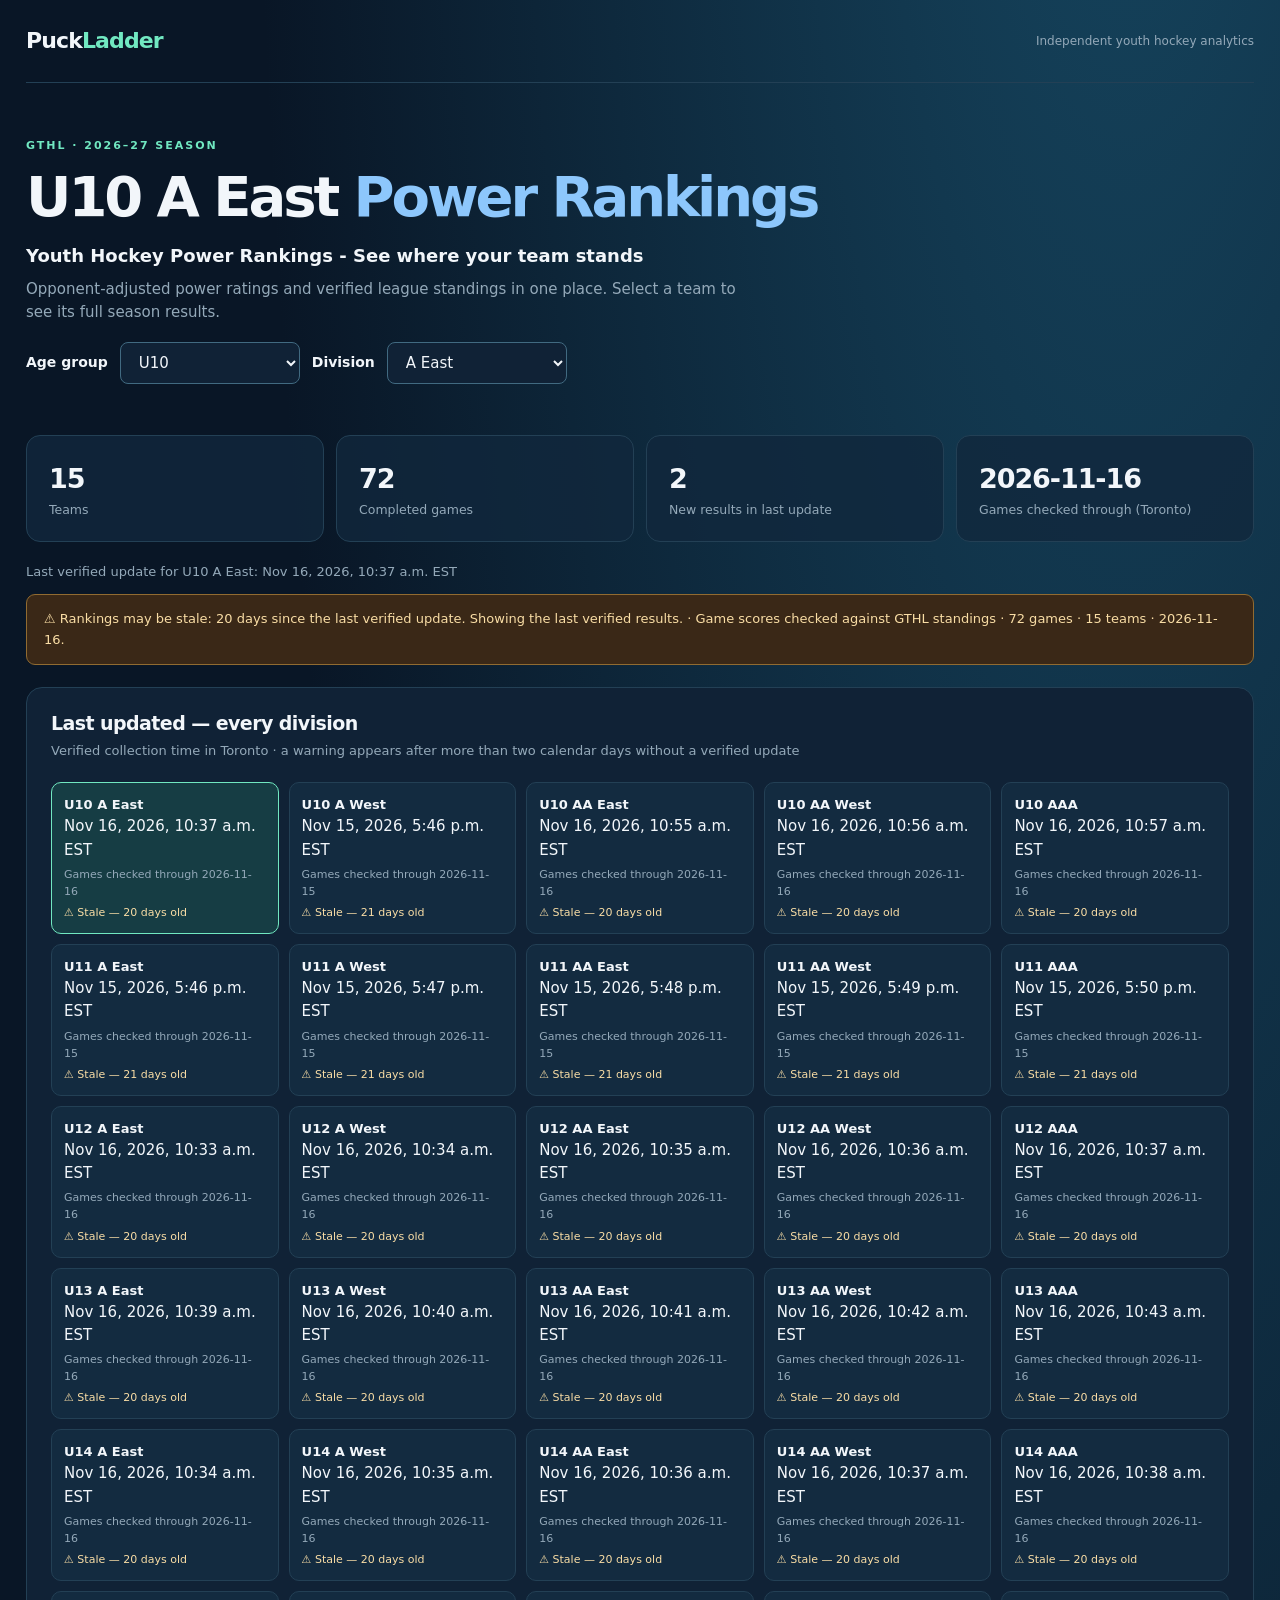
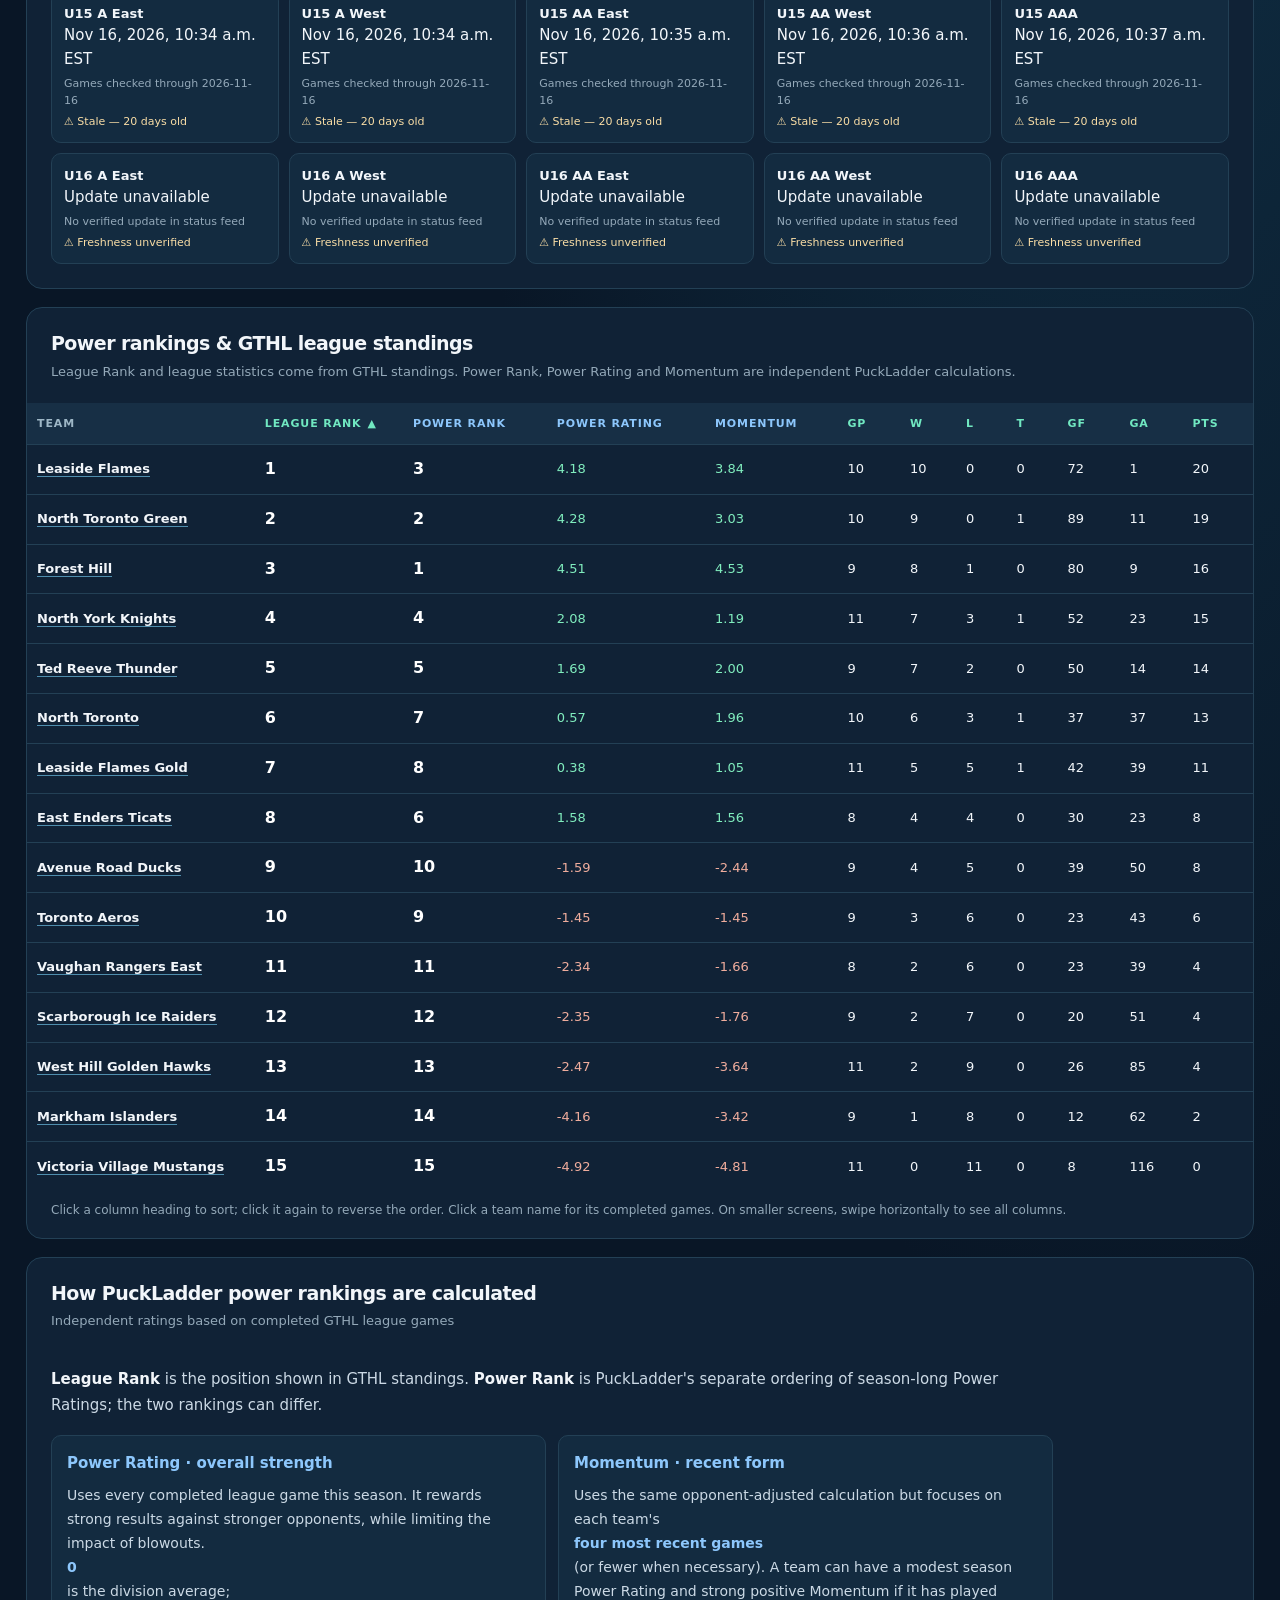
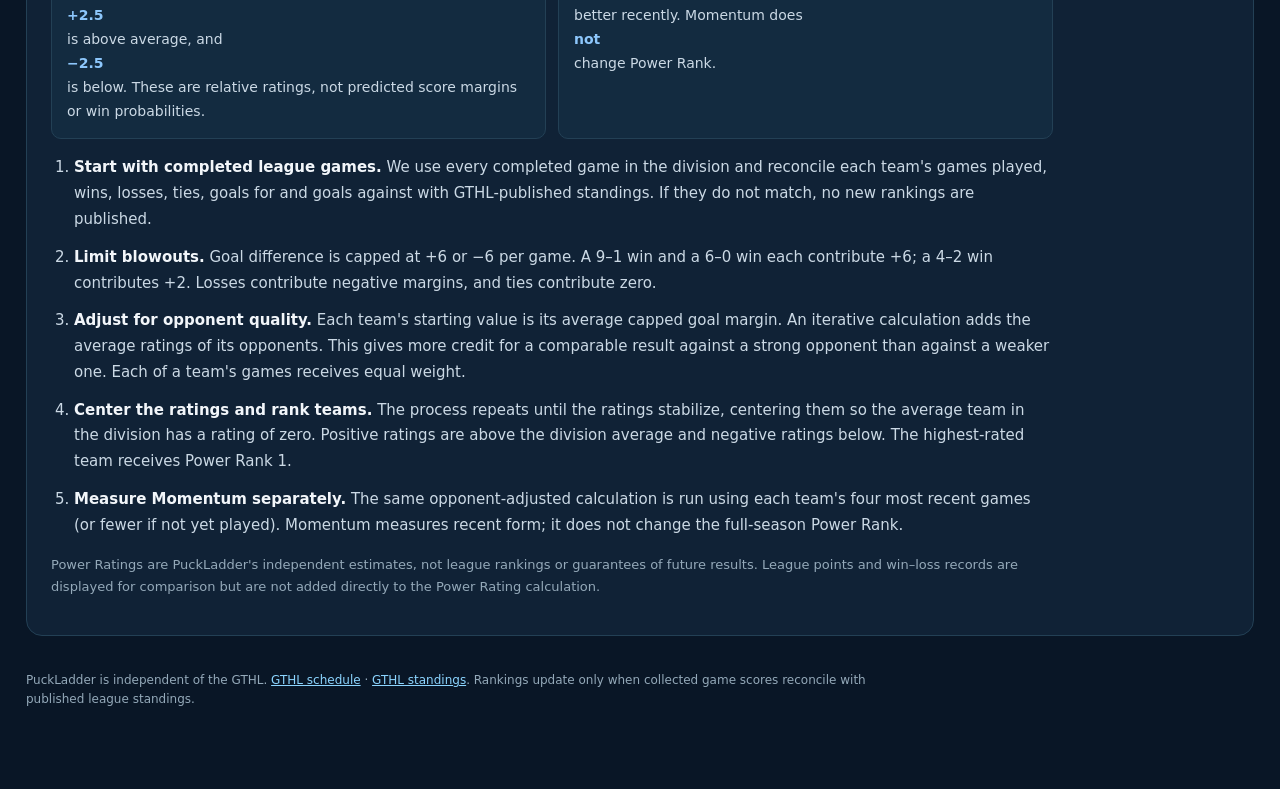
==== index.html @ b2ed4d3e "Publish verified official GTHL rankings" ====
<!doctype html>
<html lang="en"><head><meta charset="utf-8"/><meta name="viewport" content="width=device-width,initial-scale=1"/>
<title>PuckLadder · GTHL youth hockey power rankings</title>
<meta name="description" content="PuckLadder — Youth Hockey Power Rankings. See where your team stands with opponent-adjusted power rankings and GTHL-published league standings."/>
<style>
:root{color-scheme:dark;--bg:#091626;--panel:#11273c;--muted:#94a9b9;--line:#234055;--fg:#f2f6fa;--accent:#71e8c1;--blue:#8dc7fc}*{box-sizing:border-box}body{margin:0;background:radial-gradient(ellipse at 88% -15%,#164761 0,transparent 55%),var(--bg);font:15px/1.55 system-ui,-apple-system,Segoe UI,sans-serif;color:var(--fg)}.wrap{max-width:1480px;margin:0 auto;padding:24px 26px 80px}nav{display:flex;align-items:center;justify-content:space-between;padding-bottom:24px;border-bottom:1px solid var(--line)}.brand{font-size:22px;font-weight:850;letter-spacing:-.04em}.brand span{color:var(--accent)}.navsmall{color:var(--muted);font-size:12px}.hero{padding:54px 0 27px}.kicker{text-transform:uppercase;letter-spacing:.18em;color:var(--accent);font-weight:750;font-size:11px}h1{font-size:clamp(34px,6vw,56px);letter-spacing:-.055em;line-height:1.08;margin:13px 0 14px}h1 em{font-style:normal;color:var(--blue)}.subtitle{max-width:720px;color:var(--muted)}.metrics{display:grid;grid-template-columns:repeat(4,1fr);gap:12px;margin:20px 0}.metric{border:1px solid var(--line);background:rgba(17,39,60,.8);padding:22px;border-radius:14px}.metric strong{display:block;font-size:27px;letter-spacing:-.04em}.metric small{display:block;color:var(--muted)}.status{padding:14px 17px;border:1px solid #376c5f;background:#102d2e;border-radius:9px;color:#b7f3df;font-size:13px;margin-bottom:22px}.status.warn{border-color:#916b31;background:#3a2817;color:#f9dda5}.panel{border:1px solid var(--line);background:#102236;border-radius:16px;overflow:hidden;margin:18px 0}.panelHead{padding:21px 24px;display:flex;align-items:center;justify-content:space-between;gap:16px;flex-wrap:wrap}.panelHead h2{font-size:19px;letter-spacing:-.03em;margin:0}.panelHead p{color:var(--muted);font-size:13px;margin:3px 0 0}.sortHeader{appearance:none;border:0;background:transparent;color:inherit;font:inherit;letter-spacing:inherit;text-transform:inherit;font-weight:inherit;cursor:pointer;display:inline-flex;align-items:center;gap:6px;text-align:left;padding:0;white-space:nowrap}.sortHeader:hover,.sortHeader:focus-visible{color:#fff;text-decoration:underline;text-underline-offset:3px}.sortHeader:focus-visible{outline:2px solid var(--blue);outline-offset:4px;border-radius:3px}.sortArrow{min-width:12px;font-size:11px;color:var(--accent)}table{width:100%;border-collapse:collapse;font-size:13px}thead{background:#172f45}th{text-align:left;font-weight:550;font-size:11px;text-transform:uppercase;letter-spacing:.08em;color:#9eb7c6;padding:13px 16px}td{padding:13px 16px;border-top:1px solid var(--line)}tr:hover td{background:#193247}.rank{font-size:18px;color:#fff;font-weight:750}.team{font-weight:700}.positive{color:#80edbe}.negative{color:#f0ad9d}.muted{color:var(--muted)}.tableScroll{overflow-x:auto}.label{font-size:10px;background:#22435c;border-radius:100px;padding:4px 9px;color:#bbd8e8}.footer{color:var(--muted);font-size:12px;max-width:850px;margin-top:35px}a{color:#8cd5ff}.loading{padding:30px;color:var(--muted)}.combinedTable{min-width:1150px}.combinedTable th,.combinedTable td{padding:12px 10px;white-space:nowrap}.combinedTable .teamCell{min-width:190px;white-space:normal}.combinedTable .leagueHeading{color:var(--accent)}.combinedTable .powerHeading{color:var(--blue)}.combinedTable .rank{font-size:16px}.teamLink{color:var(--fg);text-decoration:none;border-bottom:1px solid #4f8eae}.teamLink:hover,.teamLink:focus-visible{color:var(--accent);border-color:var(--accent)}.helpText{color:var(--muted);font-size:12px;margin:10px 24px 18px}.divisionToolbar{display:flex;align-items:center;gap:12px;flex-wrap:wrap;margin:18px 0 4px}.divisionToolbar label{font-size:14px;font-weight:700}.divisionToolbar select{padding:10px 14px;background:#102236;border:1px solid #416a81;color:var(--fg);border-radius:8px;min-width:180px;font:inherit}.divisionToolbar select:focus-visible{outline:2px solid var(--accent);outline-offset:2px}.tagline{font-size:18px;font-weight:700;color:var(--fg);margin:14px 0 8px}.intro{max-width:720px;color:var(--muted);margin:0}.record{white-space:nowrap}.methodContent{padding:0 24px 24px;max-width:1050px;color:#cbd9e5;line-height:1.72}.methodContent ol{padding-left:23px}.methodContent li{margin:12px 0}.methodContent strong{color:var(--fg)}.methodContent .note{color:var(--muted);font-size:13px}@media(max-width:750px){.wrap{padding:19px 13px 44px}.metrics{grid-template-columns:repeat(2,1fr)}.hero{padding:28px 0 17px}.metric{padding:15px}.panelHead{padding:16px}.hideMobile{display:none}td,th{padding:12px 9px}table{font-size:12px}}
.freshnessSummary{margin:0 0 12px;color:var(--muted);font-size:13px}.freshnessSummary strong{color:var(--fg)}.freshnessGrid{display:grid;grid-template-columns:repeat(5,minmax(0,1fr));gap:10px;padding:0 24px 24px}.freshnessItem{display:block;color:var(--fg);text-decoration:none;border:1px solid var(--line);background:#132b40;border-radius:10px;padding:12px;min-width:0}.freshnessItem:hover,.freshnessItem:focus-visible{border-color:var(--accent);outline-offset:2px}.freshnessItem[aria-current="page"]{border-color:var(--accent);background:#163d44}.freshnessItem strong,.freshnessItem small,.freshnessItem span{display:block}.freshnessItem strong{font-size:13px}.freshnessItem small{color:var(--muted);font-size:11px;margin-top:4px}.freshnessItem .staleText{color:#f9dda5}.freshnessUnavailable{color:#f9dda5}.methodQuick{display:grid;grid-template-columns:repeat(2,minmax(0,1fr));gap:12px;margin:16px 0}.methodQuick > div{background:#132b40;border:1px solid var(--line);border-radius:10px;padding:15px}.methodQuick strong{display:block;color:var(--blue)}.methodQuick p{margin:6px 0 0;font-size:14px}@media(max-width:1000px){.freshnessGrid{grid-template-columns:repeat(3,minmax(0,1fr))}}@media(max-width:650px){.freshnessGrid{grid-template-columns:repeat(2,minmax(0,1fr));padding:0 16px 16px}.methodQuick{grid-template-columns:1fr}}</style></head><body><main class="wrap">
<nav><div class="brand">Puck<span>Ladder</span></div><div class="navsmall">Independent youth hockey analytics</div></nav>
<header class="hero"><div class="kicker">GTHL · 2026–27 season</div><h1><span id="ageLabel">U10</span> <span id="divisionLabel">A East</span> <em>Power Rankings</em></h1><p class="tagline">Youth Hockey Power Rankings - See where your team stands</p><p class="intro">Opponent-adjusted power ratings and verified league standings in one place. Select a team to see its full season results.</p><div class="divisionToolbar"><label for="ageSelect">Age group</label><select id="ageSelect" aria-label="Choose age group"><option value="U10">U10</option><option value="U11">U11</option><option value="U12">U12</option><option value="U13">U13</option><option value="U14">U14</option><option value="U15">U15</option><option value="U16">U16</option></select><label for="divisionSelect">Division</label><select id="divisionSelect" aria-label="Choose division"><option value="a-east">A East</option><option value="a-west">A West</option><option value="aa-east">AA East</option><option value="aa-west">AA West</option><option value="aaa">AAA</option></select></div></header>
<div class="metrics"><div class="metric"><strong id="teams">—</strong><small>Teams</small></div><div class="metric"><strong id="games">—</strong><small>Completed games</small></div><div class="metric"><strong id="newGames">—</strong><small>New results in last update</small></div><div class="metric"><strong id="updated">—</strong><small>Games checked through (Toronto)</small></div></div>
<p id="lastUpdated" class="freshnessSummary" aria-live="polite">Last verified update: checking…</p>
<div id="status" class="status warn">Loading verified snapshot...</div>
<section class="panel" aria-labelledby="freshnessTitle">
<div class="panelHead"><div><h2 id="freshnessTitle">Last updated — every division</h2><p>Verified collection time in Toronto · a warning appears after more than two calendar days without a verified update</p></div></div>
<div id="freshnessGrid" class="freshnessGrid" aria-live="polite"><p class="muted">Loading division update dates…</p></div>
</section>
<section class="panel">
  <div class="panelHead">
    <div><h2>Power rankings &amp; GTHL league standings</h2><p>League Rank and league statistics come from GTHL standings. Power Rank, Power Rating and Momentum are independent PuckLadder calculations.</p></div>
  </div>
  <div class="tableScroll">
    <table class="combinedTable">
      <thead><tr>
        <th><button type="button" class="sortHeader" data-sort-key="team" title="Sort by Team"><span>Team</span><span class="sortArrow" aria-hidden="true"></span></button></th>
        <th class="leagueHeading" aria-sort="ascending"><button type="button" class="sortHeader" data-sort-key="leagueRank" title="Sort by League Rank"><span>League Rank</span><span class="sortArrow" aria-hidden="true"></span></button></th>
        <th class="powerHeading"><button type="button" class="sortHeader" data-sort-key="rank" title="Sort by Power Rank"><span>Power Rank</span><span class="sortArrow" aria-hidden="true"></span></button></th>
        <th class="powerHeading"><button type="button" class="sortHeader" data-sort-key="power_rating" title="Sort by Power Rating"><span>Power Rating</span><span class="sortArrow" aria-hidden="true"></span></button></th>
        <th class="powerHeading"><button type="button" class="sortHeader" data-sort-key="momentum_rating" title="Sort by Momentum"><span>Momentum</span><span class="sortArrow" aria-hidden="true"></span></button></th>
        <th class="leagueHeading"><button type="button" class="sortHeader" data-sort-key="gp" title="Sort by GP"><span>GP</span><span class="sortArrow" aria-hidden="true"></span></button></th>
        <th class="leagueHeading"><button type="button" class="sortHeader" data-sort-key="w" title="Sort by W"><span>W</span><span class="sortArrow" aria-hidden="true"></span></button></th>
        <th class="leagueHeading"><button type="button" class="sortHeader" data-sort-key="l" title="Sort by L"><span>L</span><span class="sortArrow" aria-hidden="true"></span></button></th>
        <th class="leagueHeading"><button type="button" class="sortHeader" data-sort-key="t" title="Sort by T"><span>T</span><span class="sortArrow" aria-hidden="true"></span></button></th>
        <th class="leagueHeading"><button type="button" class="sortHeader" data-sort-key="gf" title="Sort by GF"><span>GF</span><span class="sortArrow" aria-hidden="true"></span></button></th>
        <th class="leagueHeading"><button type="button" class="sortHeader" data-sort-key="ga" title="Sort by GA"><span>GA</span><span class="sortArrow" aria-hidden="true"></span></button></th>
        <th class="leagueHeading"><button type="button" class="sortHeader" data-sort-key="pts" title="Sort by PTS"><span>PTS</span><span class="sortArrow" aria-hidden="true"></span></button></th>
      </tr></thead>
      <tbody id="rankBody"><tr><td colspan="12" class="loading">Loading verified rankings and standings...</td></tr></tbody>
    </table>
  </div>
  <p class="helpText">Click a column heading to sort; click it again to reverse the order. Click a team name for its completed games. On smaller screens, swipe horizontally to see all columns.</p>
</section>
<section class="panel" aria-labelledby="methodTitle">
<div class="panelHead"><div><h2 id="methodTitle">How PuckLadder power rankings are calculated</h2><p>Independent ratings based on completed GTHL league games</p></div></div>
<div class="methodContent">
<p><strong>League Rank</strong> is the position shown in GTHL standings. <strong>Power Rank</strong> is PuckLadder's separate ordering of season-long Power Ratings; the two rankings can differ.</p>
<div class="methodQuick">
<div><strong>Power Rating · overall strength</strong><p>Uses every completed league game this season. It rewards strong results against stronger opponents, while limiting the impact of blowouts. <strong>0</strong> is the division average; <strong>+2.5</strong> is above average, and <strong>−2.5</strong> is below. These are relative ratings, not predicted score margins or win probabilities.</p></div>
<div><strong>Momentum · recent form</strong><p>Uses the same opponent-adjusted calculation but focuses on each team's <strong>four most recent games</strong> (or fewer when necessary). A team can have a modest season Power Rating and strong positive Momentum if it has played better recently. Momentum does <strong>not</strong> change Power Rank.</p></div>
</div>
<ol>
<li><strong>Start with completed league games.</strong> We use every completed game in the division and reconcile each team's games played, wins, losses, ties, goals for and goals against with GTHL-published standings. If they do not match, no new rankings are published.</li>
<li><strong>Limit blowouts.</strong> Goal difference is capped at +6 or −6 per game. A 9–1 win and a 6–0 win each contribute +6; a 4–2 win contributes +2. Losses contribute negative margins, and ties contribute zero.</li>
<li><strong>Adjust for opponent quality.</strong> Each team's starting value is its average capped goal margin. An iterative calculation adds the average ratings of its opponents. This gives more credit for a comparable result against a strong opponent than against a weaker one. Each of a team's games receives equal weight.</li>
<li><strong>Center the ratings and rank teams.</strong> The process repeats until the ratings stabilize, centering them so the average team in the division has a rating of zero. Positive ratings are above the division average and negative ratings below. The highest-rated team receives Power Rank 1.</li>
<li><strong>Measure Momentum separately.</strong> The same opponent-adjusted calculation is run using each team's four most recent games (or fewer if not yet played). Momentum measures recent form; it does not change the full-season Power Rank.</li>
</ol>
<p class="note">Power Ratings are PuckLadder's independent estimates, not league rankings or guarantees of future results. League points and win–loss records are displayed for comparison but are not added directly to the Power Rating calculation.</p>
</div></section>
<footer class="footer">PuckLadder is independent of the GTHL. <a href="https://gthlcanada.com/schedule/">GTHL schedule</a> · <a href="https://gthlcanada.com/standing/">GTHL standings</a>. Rankings update only when collected game scores reconcile with published league standings.</footer>
</main><script>
let snapshot=null, sortKey='leagueRank', sortDirection='asc';
const $=id=>document.getElementById(id);
const DIVISIONS={
  'u10-a-east':{age:'U10',name:'A East',full:'GTHL U10 A East',path:'./data/latest.json'},
  'u10-a-west':{age:'U10',name:'A West',full:'GTHL U10 A West',path:'./data/u10-a-west.json'},
  'u10-aa-east':{age:'U10',name:'AA East',full:'GTHL U10 AA East',path:'./data/u10-aa-east.json'},
  'u10-aa-west':{age:'U10',name:'AA West',full:'GTHL U10 AA West',path:'./data/u10-aa-west.json'},
  'u10-aaa':{age:'U10',name:'AAA',full:'GTHL U10 AAA',path:'./data/u10-aaa.json'},
  'u11-a-east':{age:'U11',name:'A East',full:'GTHL U11 A East',path:'./data/u11-a-east.json'},
  'u11-a-west':{age:'U11',name:'A West',full:'GTHL U11 A West',path:'./data/u11-a-west.json'},
  'u11-aa-east':{age:'U11',name:'AA East',full:'GTHL U11 AA East',path:'./data/u11-aa-east.json'},
  'u11-aa-west':{age:'U11',name:'AA West',full:'GTHL U11 AA West',path:'./data/u11-aa-west.json'},
  'u11-aaa':{age:'U11',name:'AAA',full:'GTHL U11 AAA',path:'./data/u11-aaa.json'},
  'u12-a-east':{age:'U12',name:'A East',full:'GTHL U12 A East',path:'./data/u12-a-east.json'},
  'u12-a-west':{age:'U12',name:'A West',full:'GTHL U12 A West',path:'./data/u12-a-west.json'},
  'u12-aa-east':{age:'U12',name:'AA East',full:'GTHL U12 AA East',path:'./data/u12-aa-east.json'},
  'u12-aa-west':{age:'U12',name:'AA West',full:'GTHL U12 AA West',path:'./data/u12-aa-west.json'},
  'u12-aaa':{age:'U12',name:'AAA',full:'GTHL U12 AAA',path:'./data/u12-aaa.json'},
  'u13-a-east':{age:'U13',name:'A East',full:'GTHL U13 A East',path:'./data/u13-a-east.json'},
  'u13-a-west':{age:'U13',name:'A West',full:'GTHL U13 A West',path:'./data/u13-a-west.json'},
  'u13-aa-east':{age:'U13',name:'AA East',full:'GTHL U13 AA East',path:'./data/u13-aa-east.json'},
  'u13-aa-west':{age:'U13',name:'AA West',full:'GTHL U13 AA West',path:'./data/u13-aa-west.json'},
  'u13-aaa':{age:'U13',name:'AAA',full:'GTHL U13 AAA',path:'./data/u13-aaa.json'},
  'u14-a-east':{age:'U14',name:'A East',full:'GTHL U14 A East',path:'./data/u14-a-east.json'},
  'u14-a-west':{age:'U14',name:'A West',full:'GTHL U14 A West',path:'./data/u14-a-west.json'},
  'u14-aa-east':{age:'U14',name:'AA East',full:'GTHL U14 AA East',path:'./data/u14-aa-east.json'},
  'u14-aa-west':{age:'U14',name:'AA West',full:'GTHL U14 AA West',path:'./data/u14-aa-west.json'},
  'u14-aaa':{age:'U14',name:'AAA',full:'GTHL U14 AAA',path:'./data/u14-aaa.json'},
  'u15-a-east':{age:'U15',name:'A East',full:'GTHL U15 A East',path:'./data/u15-a-east.json'},
  'u15-a-west':{age:'U15',name:'A West',full:'GTHL U15 A West',path:'./data/u15-a-west.json'},
  'u15-aa-east':{age:'U15',name:'AA East',full:'GTHL U15 AA East',path:'./data/u15-aa-east.json'},
  'u15-aa-west':{age:'U15',name:'AA West',full:'GTHL U15 AA West',path:'./data/u15-aa-west.json'},
  'u15-aaa':{age:'U15',name:'AAA',full:'GTHL U15 AAA',path:'./data/u15-aaa.json'},
  'u16-a-east':{age:'U16',name:'A East',full:'GTHL U16 A East',path:'./data/u16-a-east.json'},
  'u16-a-west':{age:'U16',name:'A West',full:'GTHL U16 A West',path:'./data/u16-a-west.json'},
  'u16-aa-east':{age:'U16',name:'AA East',full:'GTHL U16 AA East',path:'./data/u16-aa-east.json'},
  'u16-aa-west':{age:'U16',name:'AA West',full:'GTHL U16 AA West',path:'./data/u16-aa-west.json'},
  'u16-aaa':{age:'U16',name:'AAA',full:'GTHL U16 AAA',path:'./data/u16-aaa.json'}
};

function torontoDayAge(iso){
  if(!/^\d{4}-\d{2}-\d{2}$/.test(iso||''))return null;
  const parts=new Intl.DateTimeFormat('en-CA',{timeZone:'America/Toronto',year:'numeric',month:'2-digit',day:'2-digit'}).formatToParts(new Date());
  const values=Object.fromEntries(parts.filter(p=>p.type!=='literal').map(p=>[p.type,p.value]));
  const today=Date.UTC(Number(values.year),Number(values.month)-1,Number(values.day));
  const then=Date.parse(iso+'T00:00:00Z');
  if(!Number.isFinite(then))return null;
  const days=Math.round((today-then)/86400000);
  return days>=0?days:null;
}
function torontoUpdateLabel(iso){
  if(!iso)return 'Collection time unavailable';
  const d=new Date(iso);
  if(!Number.isFinite(d.getTime()))return 'Collection time unavailable';
  return new Intl.DateTimeFormat('en-CA',{timeZone:'America/Toronto',year:'numeric',month:'short',day:'numeric',hour:'numeric',minute:'2-digit',timeZoneName:'short'}).format(d);
}
async function loadFreshness(){
  const grid=$('freshnessGrid');
  try{
    const response=await fetch('./data/freshness.json',{cache:'no-store'});
    if(!response.ok)throw new Error('HTTP '+response.status);
    const manifest=await response.json();
    if(manifest.season!=='2026–27'||!manifest.divisions||typeof manifest.divisions!=='object')
      throw new Error('Invalid division update data');
    grid.replaceChildren();
    for(const [slug,spec] of Object.entries(DIVISIONS)){
      const entry=manifest.divisions[slug];
      const days=entry?torontoDayAge(entry.as_of_toronto):null;
      const stale=!entry||days===null||days>2;
      const card=document.createElement('a');
      card.className='freshnessItem';
      card.href='./index.html'+(slug==='u10-a-east'?'':'?division='+encodeURIComponent(slug));
      if(slug===division)card.setAttribute('aria-current','page');
      const heading=document.createElement('strong');heading.textContent=spec.age+' '+spec.name;
      const date=document.createElement('span');
      date.textContent=entry?torontoUpdateLabel(entry.collected_at_utc):'Update unavailable';
      const through=document.createElement('small');
      through.textContent=entry?'Games checked through '+entry.as_of_toronto:'No verified update in status feed';
      const flag=document.createElement('small');
      flag.textContent=stale?'⚠ '+(entry&&days!==null?'Stale — '+days+' days old':'Freshness unverified'):'Current';
      flag.className=stale?'staleText':'';
      card.append(heading,date,through,flag);grid.appendChild(card);
    }
    const selectedEntry=manifest.divisions[division];
    $('lastUpdated').textContent=selectedEntry
      ?'Last verified update for '+selected.age+' '+selected.name+': '+torontoUpdateLabel(selectedEntry.collected_at_utc)
      :'Last verified update for this division: unavailable';
  }catch(error){
    grid.replaceChildren();
    const message=document.createElement('p');message.className='freshnessUnavailable';
    message.textContent='Division update times cannot be checked right now. Open an individual division to see its games-through date.';
    grid.appendChild(message);
    $('lastUpdated').textContent='Last verified collection time unavailable; see games-through date below.';
  }
}

const requestedDivision=new URLSearchParams(window.location.search).get('division');
const division=Object.prototype.hasOwnProperty.call(DIVISIONS,requestedDivision)?requestedDivision:'u10-a-east';
const selected=DIVISIONS[division];
document.title=selected.full+' rankings · PuckLadder';
$('ageSelect').value=selected.age;
$('divisionSelect').value=division.slice(4);
$('ageLabel').textContent=selected.age;
$('divisionLabel').textContent=selected.name;
function navigateDivision(){
  const next=$('ageSelect').value.toLowerCase()+'-'+$('divisionSelect').value;
  if(!Object.prototype.hasOwnProperty.call(DIVISIONS,next))return;
  const url=new URL('./index.html',window.location.href);
  if(next!=='u10-a-east')url.searchParams.set('division',next);
  window.location.assign(url.toString());
}
$('ageSelect').addEventListener('change',navigateDivision);
$('divisionSelect').addEventListener('change',navigateDivision);
const numericKeys=new Set(['leagueRank','rank','power_rating','momentum_rating','gp','w','l','t','gf','ga','pts']);
const defaultDirection=key=>key==='team'||key==='leagueRank'||key==='rank'?'asc':'desc';
function td(row,value,cls){
  const cell=document.createElement('td');
  cell.textContent=String(value??'—');
  if(cls)cell.className=cls;
  row.appendChild(cell);
  return cell;
}
function updateHeaders(){
  document.querySelectorAll('.sortHeader').forEach(button=>{
    const active=button.dataset.sortKey===sortKey;
    const th=button.closest('th');
    th.setAttribute('aria-sort',active?(sortDirection==='asc'?'ascending':'descending'):'none');
    button.querySelector('.sortArrow').textContent=active?(sortDirection==='asc'?'▲':'▼'):'';
    button.setAttribute('aria-label','Sort by '+button.querySelector('span').textContent+(active?', currently '+(sortDirection==='asc'?'ascending':'descending'):''));
  });
}
function render(){
  if(!snapshot)return;
  const lookup=new Map(snapshot.standings.map((s,i)=>[s.team,{...s,leagueRank:i+1}]));
  const rows=[...snapshot.rankings];
  function value(row,key){
    if(key==='team')return row.team;
    if(key==='rank'||key==='power_rating'||key==='momentum_rating')return Number(row[key]);
    return Number(lookup.get(row.team)[key]);
  }
  rows.sort((a,b)=>{
    let cmp=0;
    if(numericKeys.has(sortKey))cmp=value(a,sortKey)-value(b,sortKey);
    else cmp=value(a,sortKey).localeCompare(value(b,sortKey));
    if(cmp!==0)return sortDirection==='asc'?cmp:-cmp;
    return lookup.get(a.team).leagueRank-lookup.get(b.team).leagueRank;
  });
  const body=$('rankBody');body.replaceChildren();
  for(const rank of rows){
    const standing=lookup.get(rank.team);
    const row=document.createElement('tr');
    const teamCell=document.createElement('td');teamCell.className='team teamCell';
    const link=document.createElement('a');
    link.className='teamLink';
    link.textContent=rank.team;
    link.href='./team.html?team='+encodeURIComponent(rank.team)+'&division='+encodeURIComponent(division);
    link.setAttribute('aria-label','View '+rank.team+' game results');
    teamCell.appendChild(link);row.appendChild(teamCell);
    td(row,standing.leagueRank,'rank');
    td(row,rank.rank,'rank');
    const power=Number(rank.power_rating),momentum=Number(rank.momentum_rating);
    td(row,power.toFixed(2),power>=0?'positive':'negative');
    td(row,momentum.toFixed(2),momentum>=0?'positive':'negative');
    for(const key of ['gp','w','l','t','gf','ga','pts'])td(row,standing[key]);
    body.appendChild(row);
  }
  if(!rows.length){
    const row=document.createElement('tr');
    const cell=td(row,'No matching teams','loading');
    cell.colSpan=12;body.appendChild(row);
  }
  updateHeaders();
}
async function init(){
  try{
    const response=await fetch(DIVISIONS[division].path,{cache:'no-store'});
    if(response.status===404)throw new Error('Rankings for '+DIVISIONS[division].age+' '+DIVISIONS[division].name+' are not available yet. This division is awaiting a complete, reconciled GTHL snapshot.');
    if(!response.ok)throw new Error('HTTP '+response.status);
    snapshot=await response.json();
    if(snapshot.division!==DIVISIONS[division].full)throw new Error('Division mismatch — data was not displayed.');
    if(snapshot.status!=='verified_against_official_GTHL_standings'||!snapshot.quality?.rankings_published)
      throw new Error('Snapshot is not verified');
    if(!Array.isArray(snapshot.rankings)||!Array.isArray(snapshot.standings)||snapshot.rankings.length!==snapshot.team_count||snapshot.standings.length!==snapshot.team_count)
      throw new Error('GTHL standings are missing');
    const teams=new Set(snapshot.standings.map(x=>x.team));
    if(teams.size!==snapshot.team_count||!snapshot.rankings.every(x=>teams.has(x.team)))
      throw new Error('Team names do not reconcile');
    $('teams').textContent=snapshot.team_count;
    $('games').textContent=snapshot.game_count;
    $('newGames').textContent=snapshot.changes.added;
    $('updated').textContent=snapshot.as_of_toronto;
    const daysOld=torontoDayAge(snapshot.as_of_toronto);
    const stale=daysOld===null||daysOld>2;
    const state=$('status');
    state.className=stale?'status warn':'status';
    state.textContent=(stale?'⚠ Rankings may be stale: '+(daysOld===null?'update date cannot be verified':daysOld+' days since the last verified update')+'. Showing the last verified results. · ':'')+'Game scores checked against GTHL standings · '+snapshot.game_count+' games · '+snapshot.team_count+' teams · '+snapshot.as_of_toronto+'.';
    render();
  }catch(error){
    $('status').className='status warn';
    $('status').textContent=error.message;
    $('rankBody').replaceChildren();
    $('teams').textContent='—';$('games').textContent='—';$('newGames').textContent='—';$('updated').textContent='—';
  }
}
document.querySelectorAll('.sortHeader').forEach(button=>button.addEventListener('click',()=>{
  const key=button.dataset.sortKey;
  if(key===sortKey)sortDirection=sortDirection==='asc'?'desc':'asc';
  else {sortKey=key;sortDirection=defaultDirection(key);}
  render();
}));
updateHeaders();
loadFreshness();
init();
</script></body></html>
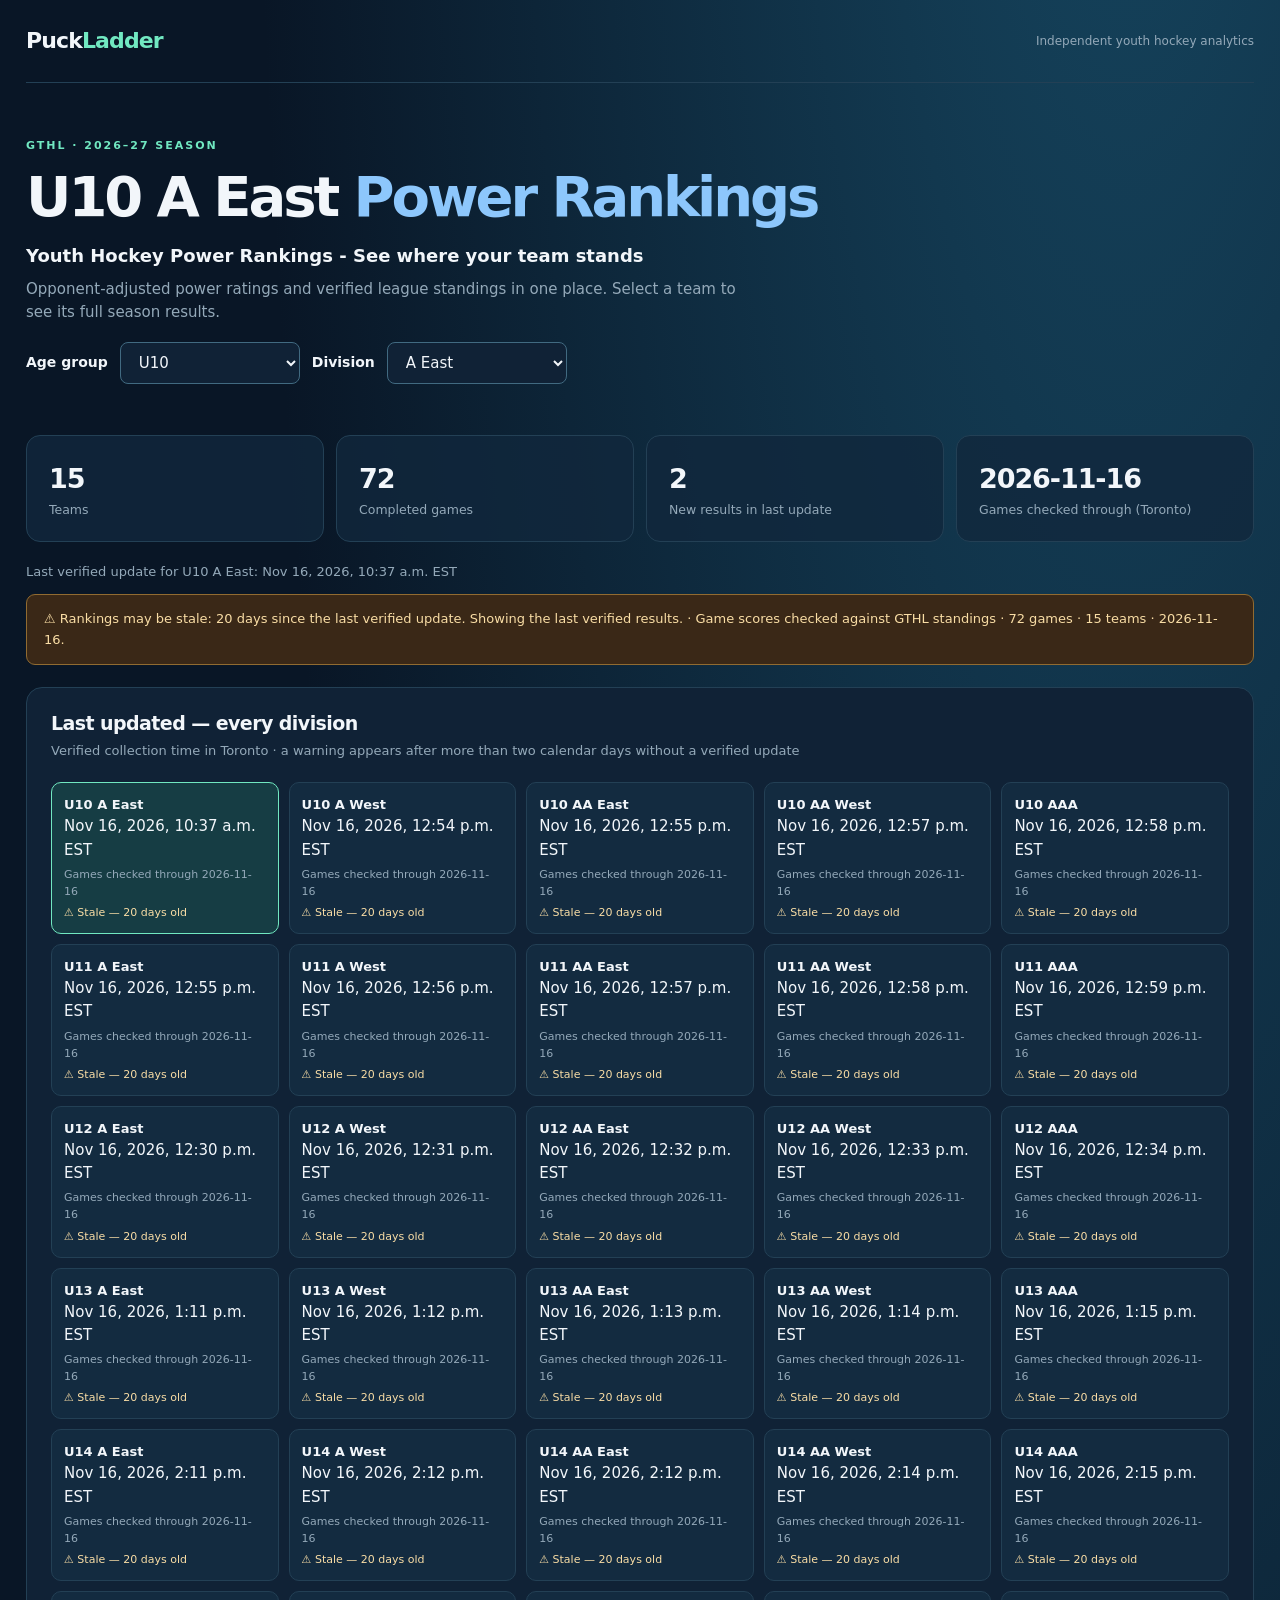
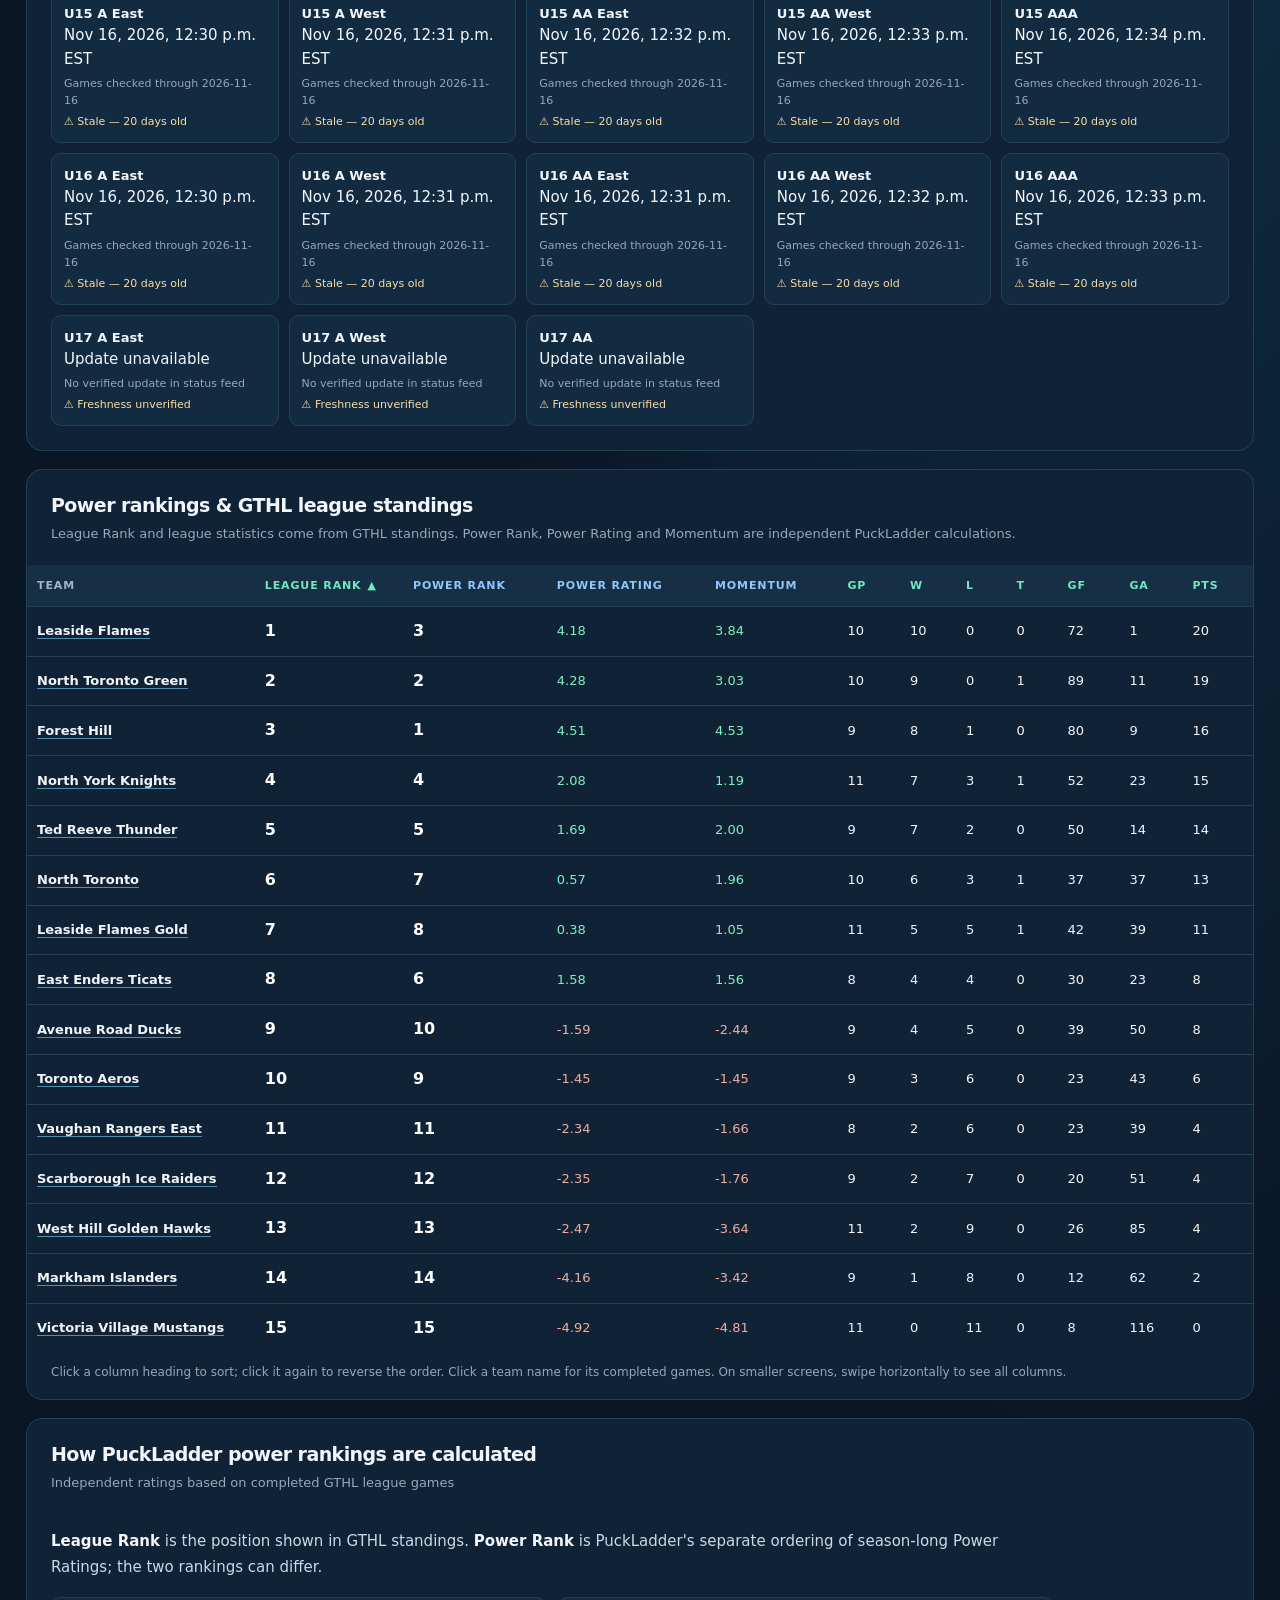
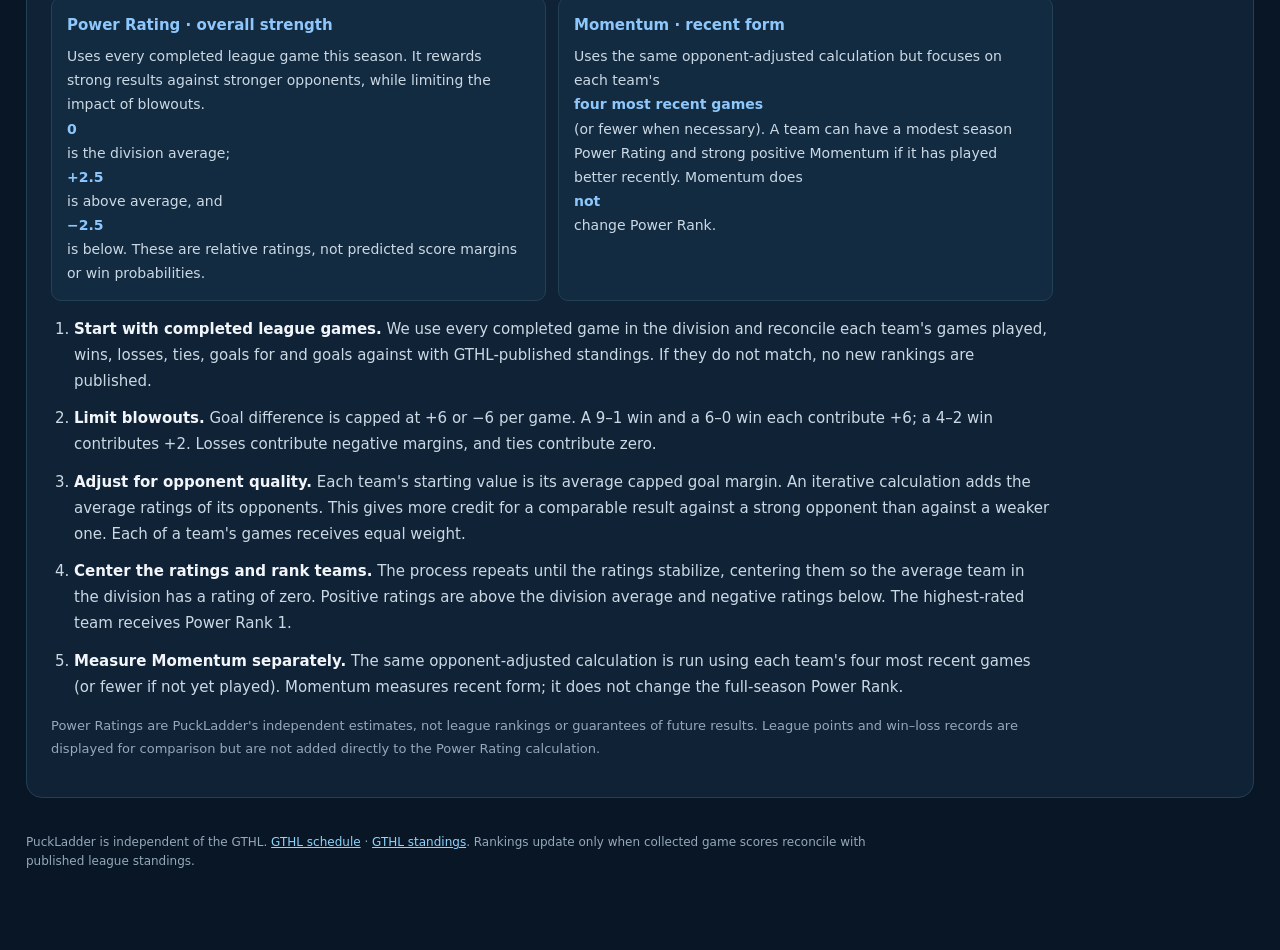
==== commit d7cae0f3: "Publish verified official GTHL rankings" ====
--- a/index.html
+++ b/index.html
@@ -6,7 +6,7 @@
 :root{color-scheme:dark;--bg:#091626;--panel:#11273c;--muted:#94a9b9;--line:#234055;--fg:#f2f6fa;--accent:#71e8c1;--blue:#8dc7fc}*{box-sizing:border-box}body{margin:0;background:radial-gradient(ellipse at 88% -15%,#164761 0,transparent 55%),var(--bg);font:15px/1.55 system-ui,-apple-system,Segoe UI,sans-serif;color:var(--fg)}.wrap{max-width:1480px;margin:0 auto;padding:24px 26px 80px}nav{display:flex;align-items:center;justify-content:space-between;padding-bottom:24px;border-bottom:1px solid var(--line)}.brand{font-size:22px;font-weight:850;letter-spacing:-.04em}.brand span{color:var(--accent)}.navsmall{color:var(--muted);font-size:12px}.hero{padding:54px 0 27px}.kicker{text-transform:uppercase;letter-spacing:.18em;color:var(--accent);font-weight:750;font-size:11px}h1{font-size:clamp(34px,6vw,56px);letter-spacing:-.055em;line-height:1.08;margin:13px 0 14px}h1 em{font-style:normal;color:var(--blue)}.subtitle{max-width:720px;color:var(--muted)}.metrics{display:grid;grid-template-columns:repeat(4,1fr);gap:12px;margin:20px 0}.metric{border:1px solid var(--line);background:rgba(17,39,60,.8);padding:22px;border-radius:14px}.metric strong{display:block;font-size:27px;letter-spacing:-.04em}.metric small{display:block;color:var(--muted)}.status{padding:14px 17px;border:1px solid #376c5f;background:#102d2e;border-radius:9px;color:#b7f3df;font-size:13px;margin-bottom:22px}.status.warn{border-color:#916b31;background:#3a2817;color:#f9dda5}.panel{border:1px solid var(--line);background:#102236;border-radius:16px;overflow:hidden;margin:18px 0}.panelHead{padding:21px 24px;display:flex;align-items:center;justify-content:space-between;gap:16px;flex-wrap:wrap}.panelHead h2{font-size:19px;letter-spacing:-.03em;margin:0}.panelHead p{color:var(--muted);font-size:13px;margin:3px 0 0}.sortHeader{appearance:none;border:0;background:transparent;color:inherit;font:inherit;letter-spacing:inherit;text-transform:inherit;font-weight:inherit;cursor:pointer;display:inline-flex;align-items:center;gap:6px;text-align:left;padding:0;white-space:nowrap}.sortHeader:hover,.sortHeader:focus-visible{color:#fff;text-decoration:underline;text-underline-offset:3px}.sortHeader:focus-visible{outline:2px solid var(--blue);outline-offset:4px;border-radius:3px}.sortArrow{min-width:12px;font-size:11px;color:var(--accent)}table{width:100%;border-collapse:collapse;font-size:13px}thead{background:#172f45}th{text-align:left;font-weight:550;font-size:11px;text-transform:uppercase;letter-spacing:.08em;color:#9eb7c6;padding:13px 16px}td{padding:13px 16px;border-top:1px solid var(--line)}tr:hover td{background:#193247}.rank{font-size:18px;color:#fff;font-weight:750}.team{font-weight:700}.positive{color:#80edbe}.negative{color:#f0ad9d}.muted{color:var(--muted)}.tableScroll{overflow-x:auto}.label{font-size:10px;background:#22435c;border-radius:100px;padding:4px 9px;color:#bbd8e8}.footer{color:var(--muted);font-size:12px;max-width:850px;margin-top:35px}a{color:#8cd5ff}.loading{padding:30px;color:var(--muted)}.combinedTable{min-width:1150px}.combinedTable th,.combinedTable td{padding:12px 10px;white-space:nowrap}.combinedTable .teamCell{min-width:190px;white-space:normal}.combinedTable .leagueHeading{color:var(--accent)}.combinedTable .powerHeading{color:var(--blue)}.combinedTable .rank{font-size:16px}.teamLink{color:var(--fg);text-decoration:none;border-bottom:1px solid #4f8eae}.teamLink:hover,.teamLink:focus-visible{color:var(--accent);border-color:var(--accent)}.helpText{color:var(--muted);font-size:12px;margin:10px 24px 18px}.divisionToolbar{display:flex;align-items:center;gap:12px;flex-wrap:wrap;margin:18px 0 4px}.divisionToolbar label{font-size:14px;font-weight:700}.divisionToolbar select{padding:10px 14px;background:#102236;border:1px solid #416a81;color:var(--fg);border-radius:8px;min-width:180px;font:inherit}.divisionToolbar select:focus-visible{outline:2px solid var(--accent);outline-offset:2px}.tagline{font-size:18px;font-weight:700;color:var(--fg);margin:14px 0 8px}.intro{max-width:720px;color:var(--muted);margin:0}.record{white-space:nowrap}.methodContent{padding:0 24px 24px;max-width:1050px;color:#cbd9e5;line-height:1.72}.methodContent ol{padding-left:23px}.methodContent li{margin:12px 0}.methodContent strong{color:var(--fg)}.methodContent .note{color:var(--muted);font-size:13px}@media(max-width:750px){.wrap{padding:19px 13px 44px}.metrics{grid-template-columns:repeat(2,1fr)}.hero{padding:28px 0 17px}.metric{padding:15px}.panelHead{padding:16px}.hideMobile{display:none}td,th{padding:12px 9px}table{font-size:12px}}
 .freshnessSummary{margin:0 0 12px;color:var(--muted);font-size:13px}.freshnessSummary strong{color:var(--fg)}.freshnessGrid{display:grid;grid-template-columns:repeat(5,minmax(0,1fr));gap:10px;padding:0 24px 24px}.freshnessItem{display:block;color:var(--fg);text-decoration:none;border:1px solid var(--line);background:#132b40;border-radius:10px;padding:12px;min-width:0}.freshnessItem:hover,.freshnessItem:focus-visible{border-color:var(--accent);outline-offset:2px}.freshnessItem[aria-current="page"]{border-color:var(--accent);background:#163d44}.freshnessItem strong,.freshnessItem small,.freshnessItem span{display:block}.freshnessItem strong{font-size:13px}.freshnessItem small{color:var(--muted);font-size:11px;margin-top:4px}.freshnessItem .staleText{color:#f9dda5}.freshnessUnavailable{color:#f9dda5}.methodQuick{display:grid;grid-template-columns:repeat(2,minmax(0,1fr));gap:12px;margin:16px 0}.methodQuick > div{background:#132b40;border:1px solid var(--line);border-radius:10px;padding:15px}.methodQuick strong{display:block;color:var(--blue)}.methodQuick p{margin:6px 0 0;font-size:14px}@media(max-width:1000px){.freshnessGrid{grid-template-columns:repeat(3,minmax(0,1fr))}}@media(max-width:650px){.freshnessGrid{grid-template-columns:repeat(2,minmax(0,1fr));padding:0 16px 16px}.methodQuick{grid-template-columns:1fr}}</style></head><body><main class="wrap">
 <nav><div class="brand">Puck<span>Ladder</span></div><div class="navsmall">Independent youth hockey analytics</div></nav>
-<header class="hero"><div class="kicker">GTHL · 2026–27 season</div><h1><span id="ageLabel">U10</span> <span id="divisionLabel">A East</span> <em>Power Rankings</em></h1><p class="tagline">Youth Hockey Power Rankings - See where your team stands</p><p class="intro">Opponent-adjusted power ratings and verified league standings in one place. Select a team to see its full season results.</p><div class="divisionToolbar"><label for="ageSelect">Age group</label><select id="ageSelect" aria-label="Choose age group"><option value="U10">U10</option><option value="U11">U11</option><option value="U12">U12</option><option value="U13">U13</option><option value="U14">U14</option><option value="U15">U15</option><option value="U16">U16</option></select><label for="divisionSelect">Division</label><select id="divisionSelect" aria-label="Choose division"><option value="a-east">A East</option><option value="a-west">A West</option><option value="aa-east">AA East</option><option value="aa-west">AA West</option><option value="aaa">AAA</option></select></div></header>
+<header class="hero"><div class="kicker">GTHL · 2026–27 season</div><h1><span id="ageLabel">U10</span> <span id="divisionLabel">A East</span> <em>Power Rankings</em></h1><p class="tagline">Youth Hockey Power Rankings - See where your team stands</p><p class="intro">Opponent-adjusted power ratings and verified league standings in one place. Select a team to see its full season results.</p><div class="divisionToolbar"><label for="ageSelect">Age group</label><select id="ageSelect" aria-label="Choose age group"><option value="U10">U10</option><option value="U11">U11</option><option value="U12">U12</option><option value="U13">U13</option><option value="U14">U14</option><option value="U15">U15</option><option value="U16">U16</option><option value="U17">U17</option></select><label for="divisionSelect">Division</label><select id="divisionSelect" aria-label="Choose division"><option value="a-east">A East</option><option value="a-west">A West</option><option value="aa-east">AA East</option><option value="aa-west">AA West</option><option value="aaa">AAA</option></select></div></header>
 <div class="metrics"><div class="metric"><strong id="teams">—</strong><small>Teams</small></div><div class="metric"><strong id="games">—</strong><small>Completed games</small></div><div class="metric"><strong id="newGames">—</strong><small>New results in last update</small></div><div class="metric"><strong id="updated">—</strong><small>Games checked through (Toronto)</small></div></div>
 <p id="lastUpdated" class="freshnessSummary" aria-live="polite">Last verified update: checking…</p>
 <div id="status" class="status warn">Loading verified snapshot...</div>
@@ -95,7 +95,10 @@
   'u16-a-west':{age:'U16',name:'A West',full:'GTHL U16 A West',path:'./data/u16-a-west.json'},
   'u16-aa-east':{age:'U16',name:'AA East',full:'GTHL U16 AA East',path:'./data/u16-aa-east.json'},
   'u16-aa-west':{age:'U16',name:'AA West',full:'GTHL U16 AA West',path:'./data/u16-aa-west.json'},
-  'u16-aaa':{age:'U16',name:'AAA',full:'GTHL U16 AAA',path:'./data/u16-aaa.json'}
+  'u16-aaa':{age:'U16',name:'AAA',full:'GTHL U16 AAA',path:'./data/u16-aaa.json'},
+  'u17-a-east':{age:'U17',name:'A East',full:'GTHL U17 A East',path:'./data/u17-a-east.json'},
+  'u17-a-west':{age:'U17',name:'A West',full:'GTHL U17 A West',path:'./data/u17-a-west.json'},
+  'u17-aa':{age:'U17',name:'AA',full:'GTHL U17 AA',path:'./data/u17-aa.json'}
 };
 
 function torontoDayAge(iso){
@@ -159,7 +162,20 @@
 const selected=DIVISIONS[division];
 document.title=selected.full+' rankings · PuckLadder';
 $('ageSelect').value=selected.age;
-$('divisionSelect').value=division.slice(4);
+function populateDivisionOptions(age,preferred){
+  const select=$('divisionSelect');
+  const allowed=Object.keys(DIVISIONS).filter(slug=>DIVISIONS[slug].age===age);
+  select.replaceChildren();
+  for(const slug of allowed){
+    const opt=document.createElement('option');
+    opt.value=slug.slice(4);
+    opt.textContent=DIVISIONS[slug].name;
+    select.appendChild(opt);
+  }
+  if(allowed.includes(age.toLowerCase()+'-'+preferred))select.value=preferred;
+  else if(allowed.length)select.value=allowed[0].slice(4);
+}
+populateDivisionOptions(selected.age,division.slice(4));
 $('ageLabel').textContent=selected.age;
 $('divisionLabel').textContent=selected.name;
 function navigateDivision(){
@@ -169,7 +185,10 @@
   if(next!=='u10-a-east')url.searchParams.set('division',next);
   window.location.assign(url.toString());
 }
-$('ageSelect').addEventListener('change',navigateDivision);
+$('ageSelect').addEventListener('change',()=>{
+  populateDivisionOptions($('ageSelect').value,$('divisionSelect').value);
+  navigateDivision();
+});
 $('divisionSelect').addEventListener('change',navigateDivision);
 const numericKeys=new Set(['leagueRank','rank','power_rating','momentum_rating','gp','w','l','t','gf','ga','pts']);
 const defaultDirection=key=>key==='team'||key==='leagueRank'||key==='rank'?'asc':'desc';
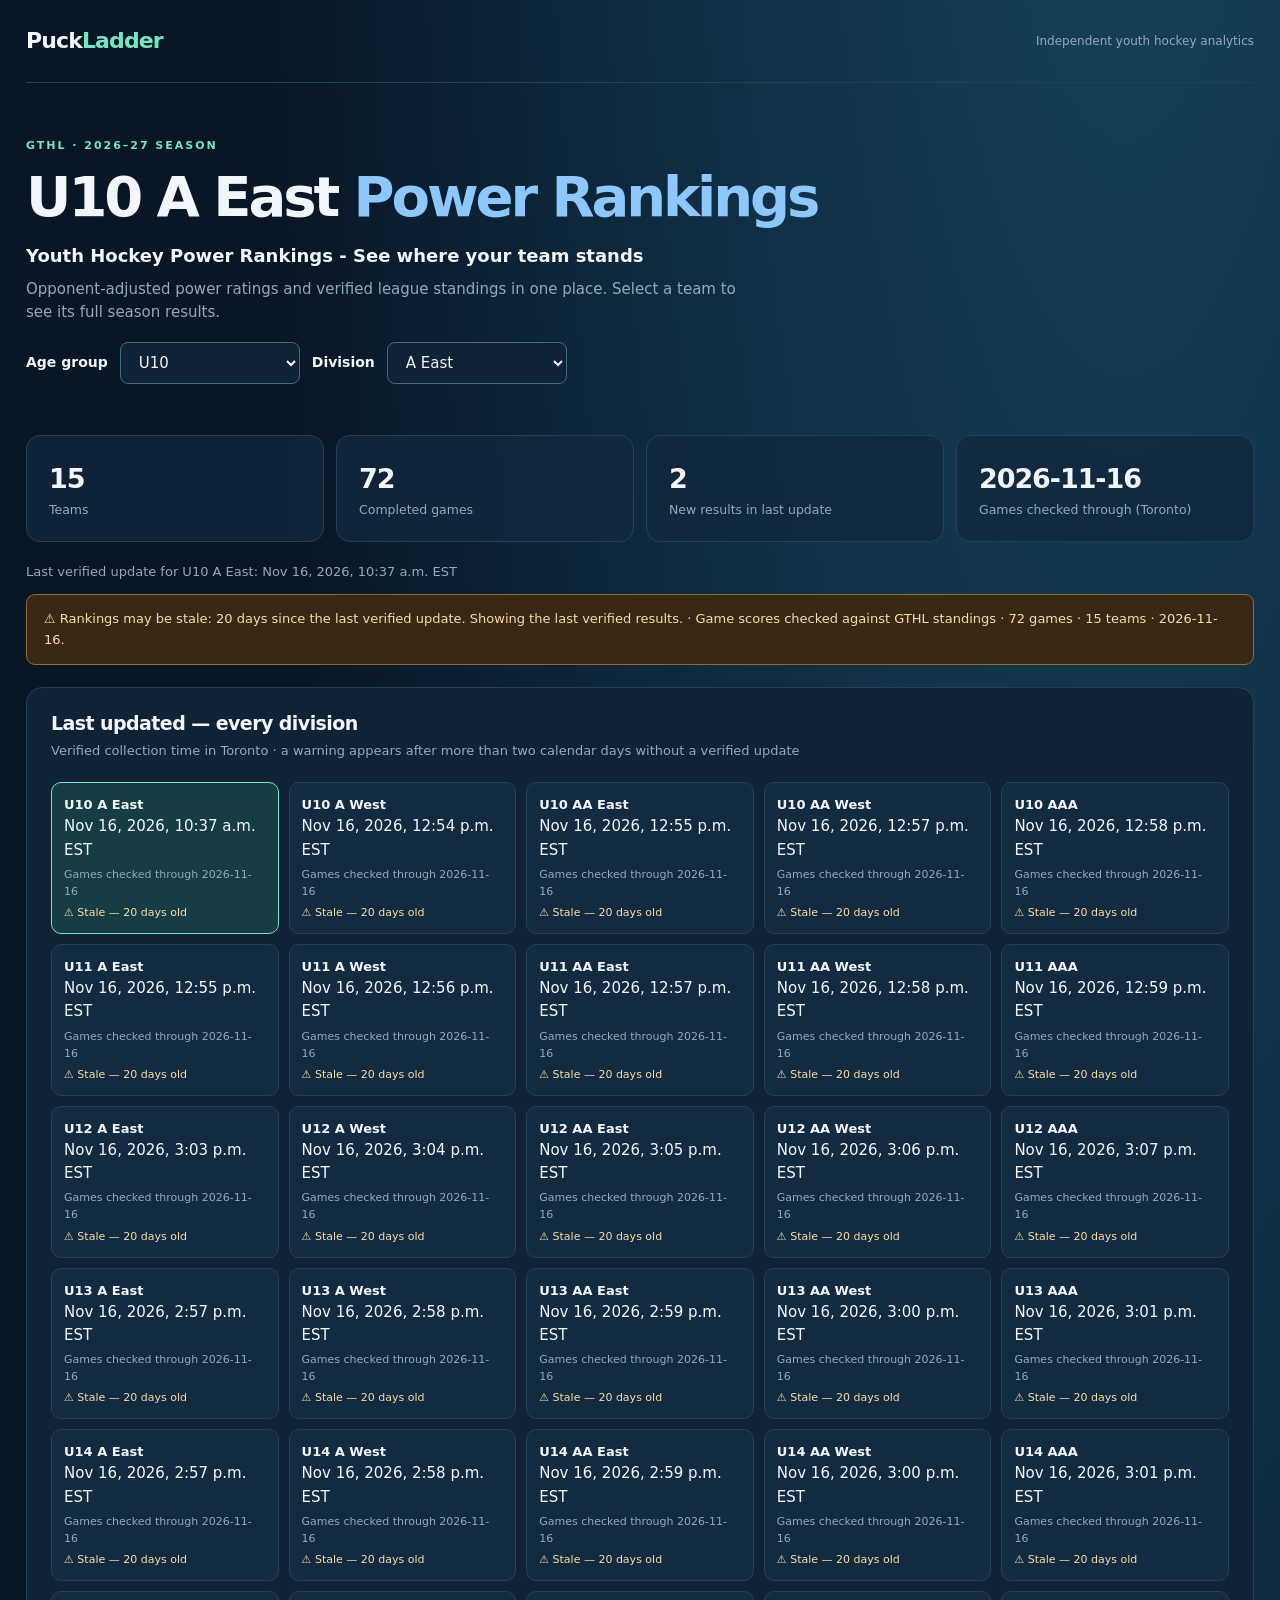
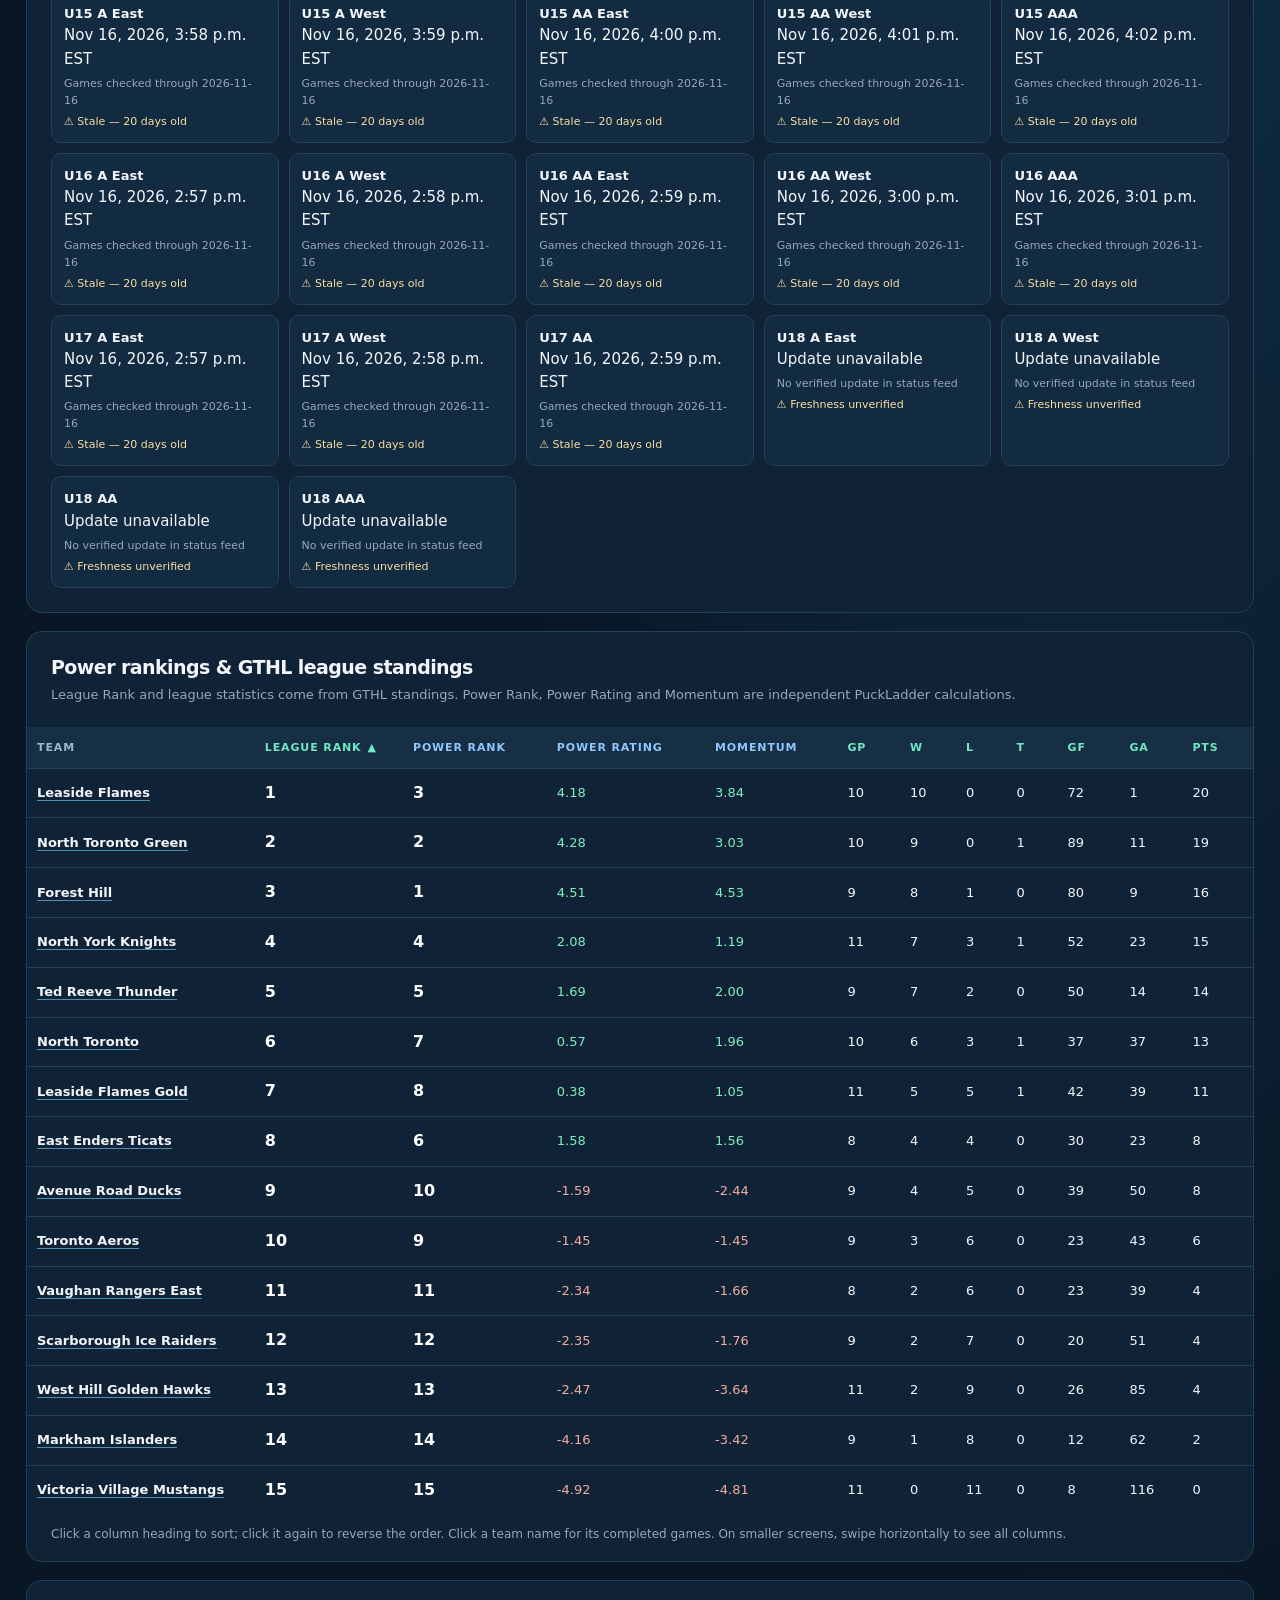
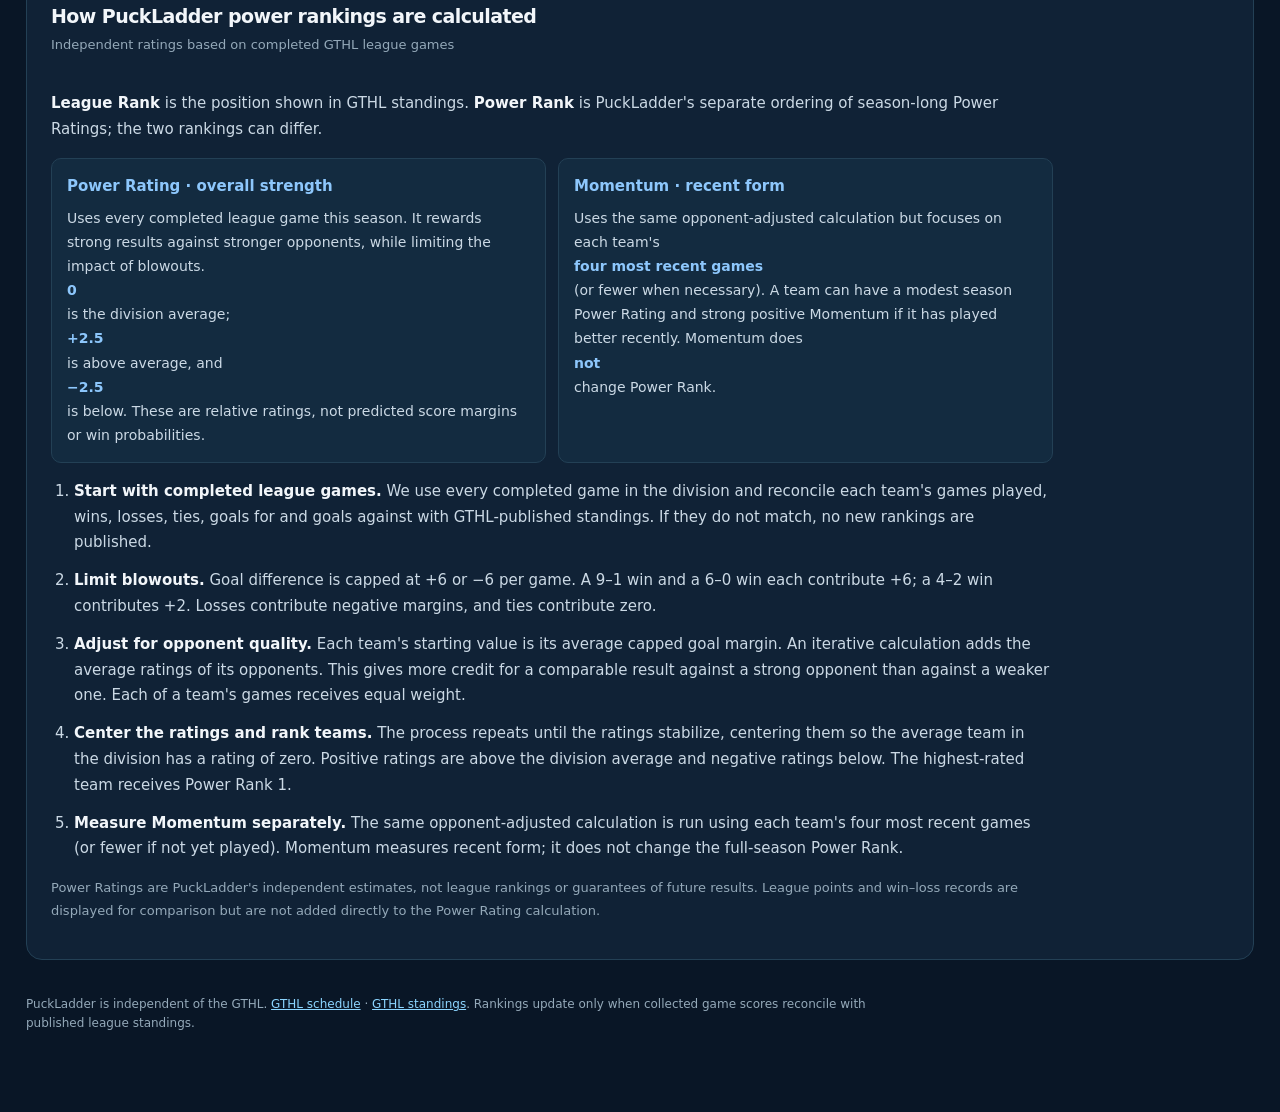
==== commit 8c3e3c3e: "Publish verified official GTHL rankings" ====
--- a/index.html
+++ b/index.html
@@ -6,7 +6,7 @@
 :root{color-scheme:dark;--bg:#091626;--panel:#11273c;--muted:#94a9b9;--line:#234055;--fg:#f2f6fa;--accent:#71e8c1;--blue:#8dc7fc}*{box-sizing:border-box}body{margin:0;background:radial-gradient(ellipse at 88% -15%,#164761 0,transparent 55%),var(--bg);font:15px/1.55 system-ui,-apple-system,Segoe UI,sans-serif;color:var(--fg)}.wrap{max-width:1480px;margin:0 auto;padding:24px 26px 80px}nav{display:flex;align-items:center;justify-content:space-between;padding-bottom:24px;border-bottom:1px solid var(--line)}.brand{font-size:22px;font-weight:850;letter-spacing:-.04em}.brand span{color:var(--accent)}.navsmall{color:var(--muted);font-size:12px}.hero{padding:54px 0 27px}.kicker{text-transform:uppercase;letter-spacing:.18em;color:var(--accent);font-weight:750;font-size:11px}h1{font-size:clamp(34px,6vw,56px);letter-spacing:-.055em;line-height:1.08;margin:13px 0 14px}h1 em{font-style:normal;color:var(--blue)}.subtitle{max-width:720px;color:var(--muted)}.metrics{display:grid;grid-template-columns:repeat(4,1fr);gap:12px;margin:20px 0}.metric{border:1px solid var(--line);background:rgba(17,39,60,.8);padding:22px;border-radius:14px}.metric strong{display:block;font-size:27px;letter-spacing:-.04em}.metric small{display:block;color:var(--muted)}.status{padding:14px 17px;border:1px solid #376c5f;background:#102d2e;border-radius:9px;color:#b7f3df;font-size:13px;margin-bottom:22px}.status.warn{border-color:#916b31;background:#3a2817;color:#f9dda5}.panel{border:1px solid var(--line);background:#102236;border-radius:16px;overflow:hidden;margin:18px 0}.panelHead{padding:21px 24px;display:flex;align-items:center;justify-content:space-between;gap:16px;flex-wrap:wrap}.panelHead h2{font-size:19px;letter-spacing:-.03em;margin:0}.panelHead p{color:var(--muted);font-size:13px;margin:3px 0 0}.sortHeader{appearance:none;border:0;background:transparent;color:inherit;font:inherit;letter-spacing:inherit;text-transform:inherit;font-weight:inherit;cursor:pointer;display:inline-flex;align-items:center;gap:6px;text-align:left;padding:0;white-space:nowrap}.sortHeader:hover,.sortHeader:focus-visible{color:#fff;text-decoration:underline;text-underline-offset:3px}.sortHeader:focus-visible{outline:2px solid var(--blue);outline-offset:4px;border-radius:3px}.sortArrow{min-width:12px;font-size:11px;color:var(--accent)}table{width:100%;border-collapse:collapse;font-size:13px}thead{background:#172f45}th{text-align:left;font-weight:550;font-size:11px;text-transform:uppercase;letter-spacing:.08em;color:#9eb7c6;padding:13px 16px}td{padding:13px 16px;border-top:1px solid var(--line)}tr:hover td{background:#193247}.rank{font-size:18px;color:#fff;font-weight:750}.team{font-weight:700}.positive{color:#80edbe}.negative{color:#f0ad9d}.muted{color:var(--muted)}.tableScroll{overflow-x:auto}.label{font-size:10px;background:#22435c;border-radius:100px;padding:4px 9px;color:#bbd8e8}.footer{color:var(--muted);font-size:12px;max-width:850px;margin-top:35px}a{color:#8cd5ff}.loading{padding:30px;color:var(--muted)}.combinedTable{min-width:1150px}.combinedTable th,.combinedTable td{padding:12px 10px;white-space:nowrap}.combinedTable .teamCell{min-width:190px;white-space:normal}.combinedTable .leagueHeading{color:var(--accent)}.combinedTable .powerHeading{color:var(--blue)}.combinedTable .rank{font-size:16px}.teamLink{color:var(--fg);text-decoration:none;border-bottom:1px solid #4f8eae}.teamLink:hover,.teamLink:focus-visible{color:var(--accent);border-color:var(--accent)}.helpText{color:var(--muted);font-size:12px;margin:10px 24px 18px}.divisionToolbar{display:flex;align-items:center;gap:12px;flex-wrap:wrap;margin:18px 0 4px}.divisionToolbar label{font-size:14px;font-weight:700}.divisionToolbar select{padding:10px 14px;background:#102236;border:1px solid #416a81;color:var(--fg);border-radius:8px;min-width:180px;font:inherit}.divisionToolbar select:focus-visible{outline:2px solid var(--accent);outline-offset:2px}.tagline{font-size:18px;font-weight:700;color:var(--fg);margin:14px 0 8px}.intro{max-width:720px;color:var(--muted);margin:0}.record{white-space:nowrap}.methodContent{padding:0 24px 24px;max-width:1050px;color:#cbd9e5;line-height:1.72}.methodContent ol{padding-left:23px}.methodContent li{margin:12px 0}.methodContent strong{color:var(--fg)}.methodContent .note{color:var(--muted);font-size:13px}@media(max-width:750px){.wrap{padding:19px 13px 44px}.metrics{grid-template-columns:repeat(2,1fr)}.hero{padding:28px 0 17px}.metric{padding:15px}.panelHead{padding:16px}.hideMobile{display:none}td,th{padding:12px 9px}table{font-size:12px}}
 .freshnessSummary{margin:0 0 12px;color:var(--muted);font-size:13px}.freshnessSummary strong{color:var(--fg)}.freshnessGrid{display:grid;grid-template-columns:repeat(5,minmax(0,1fr));gap:10px;padding:0 24px 24px}.freshnessItem{display:block;color:var(--fg);text-decoration:none;border:1px solid var(--line);background:#132b40;border-radius:10px;padding:12px;min-width:0}.freshnessItem:hover,.freshnessItem:focus-visible{border-color:var(--accent);outline-offset:2px}.freshnessItem[aria-current="page"]{border-color:var(--accent);background:#163d44}.freshnessItem strong,.freshnessItem small,.freshnessItem span{display:block}.freshnessItem strong{font-size:13px}.freshnessItem small{color:var(--muted);font-size:11px;margin-top:4px}.freshnessItem .staleText{color:#f9dda5}.freshnessUnavailable{color:#f9dda5}.methodQuick{display:grid;grid-template-columns:repeat(2,minmax(0,1fr));gap:12px;margin:16px 0}.methodQuick > div{background:#132b40;border:1px solid var(--line);border-radius:10px;padding:15px}.methodQuick strong{display:block;color:var(--blue)}.methodQuick p{margin:6px 0 0;font-size:14px}@media(max-width:1000px){.freshnessGrid{grid-template-columns:repeat(3,minmax(0,1fr))}}@media(max-width:650px){.freshnessGrid{grid-template-columns:repeat(2,minmax(0,1fr));padding:0 16px 16px}.methodQuick{grid-template-columns:1fr}}</style></head><body><main class="wrap">
 <nav><div class="brand">Puck<span>Ladder</span></div><div class="navsmall">Independent youth hockey analytics</div></nav>
-<header class="hero"><div class="kicker">GTHL · 2026–27 season</div><h1><span id="ageLabel">U10</span> <span id="divisionLabel">A East</span> <em>Power Rankings</em></h1><p class="tagline">Youth Hockey Power Rankings - See where your team stands</p><p class="intro">Opponent-adjusted power ratings and verified league standings in one place. Select a team to see its full season results.</p><div class="divisionToolbar"><label for="ageSelect">Age group</label><select id="ageSelect" aria-label="Choose age group"><option value="U10">U10</option><option value="U11">U11</option><option value="U12">U12</option><option value="U13">U13</option><option value="U14">U14</option><option value="U15">U15</option><option value="U16">U16</option><option value="U17">U17</option></select><label for="divisionSelect">Division</label><select id="divisionSelect" aria-label="Choose division"><option value="a-east">A East</option><option value="a-west">A West</option><option value="aa-east">AA East</option><option value="aa-west">AA West</option><option value="aaa">AAA</option></select></div></header>
+<header class="hero"><div class="kicker">GTHL · 2026–27 season</div><h1><span id="ageLabel">U10</span> <span id="divisionLabel">A East</span> <em>Power Rankings</em></h1><p class="tagline">Youth Hockey Power Rankings - See where your team stands</p><p class="intro">Opponent-adjusted power ratings and verified league standings in one place. Select a team to see its full season results.</p><div class="divisionToolbar"><label for="ageSelect">Age group</label><select id="ageSelect" aria-label="Choose age group"><option value="U10">U10</option><option value="U11">U11</option><option value="U12">U12</option><option value="U13">U13</option><option value="U14">U14</option><option value="U15">U15</option><option value="U16">U16</option><option value="U17">U17</option><option value="U18">U18</option></select><label for="divisionSelect">Division</label><select id="divisionSelect" aria-label="Choose division"><option value="a-east">A East</option><option value="a-west">A West</option><option value="aa-east">AA East</option><option value="aa-west">AA West</option><option value="aaa">AAA</option></select></div></header>
 <div class="metrics"><div class="metric"><strong id="teams">—</strong><small>Teams</small></div><div class="metric"><strong id="games">—</strong><small>Completed games</small></div><div class="metric"><strong id="newGames">—</strong><small>New results in last update</small></div><div class="metric"><strong id="updated">—</strong><small>Games checked through (Toronto)</small></div></div>
 <p id="lastUpdated" class="freshnessSummary" aria-live="polite">Last verified update: checking…</p>
 <div id="status" class="status warn">Loading verified snapshot...</div>
@@ -98,7 +98,11 @@
   'u16-aaa':{age:'U16',name:'AAA',full:'GTHL U16 AAA',path:'./data/u16-aaa.json'},
   'u17-a-east':{age:'U17',name:'A East',full:'GTHL U17 A East',path:'./data/u17-a-east.json'},
   'u17-a-west':{age:'U17',name:'A West',full:'GTHL U17 A West',path:'./data/u17-a-west.json'},
-  'u17-aa':{age:'U17',name:'AA',full:'GTHL U17 AA',path:'./data/u17-aa.json'}
+  'u17-aa':{age:'U17',name:'AA',full:'GTHL U17 AA',path:'./data/u17-aa.json'},
+  'u18-a-east':{age:'U18',name:'A East',full:'GTHL U18 A East',path:'./data/u18-a-east.json'},
+  'u18-a-west':{age:'U18',name:'A West',full:'GTHL U18 A West',path:'./data/u18-a-west.json'},
+  'u18-aa':{age:'U18',name:'AA',full:'GTHL U18 AA',path:'./data/u18-aa.json'},
+  'u18-aaa':{age:'U18',name:'AAA',full:'GTHL U18 AAA',path:'./data/u18-aaa.json'}
 };
 
 function torontoDayAge(iso){
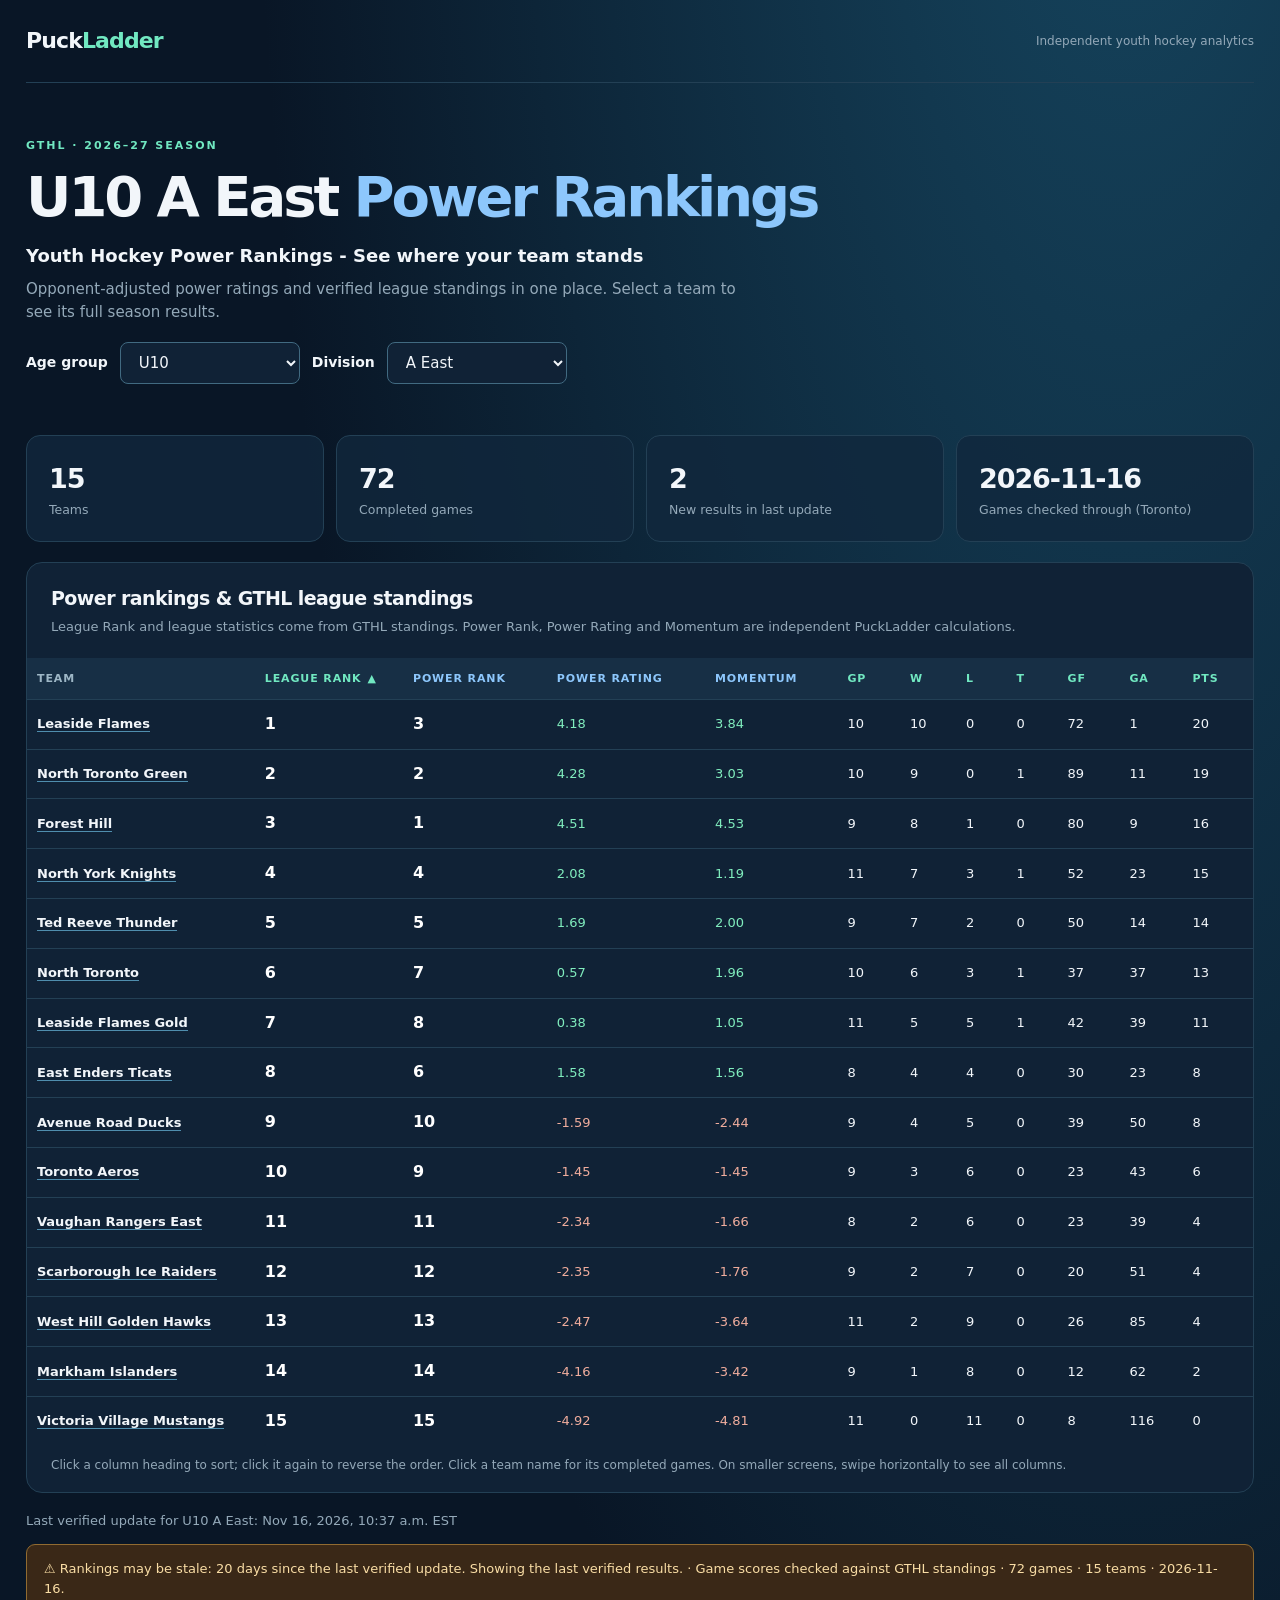
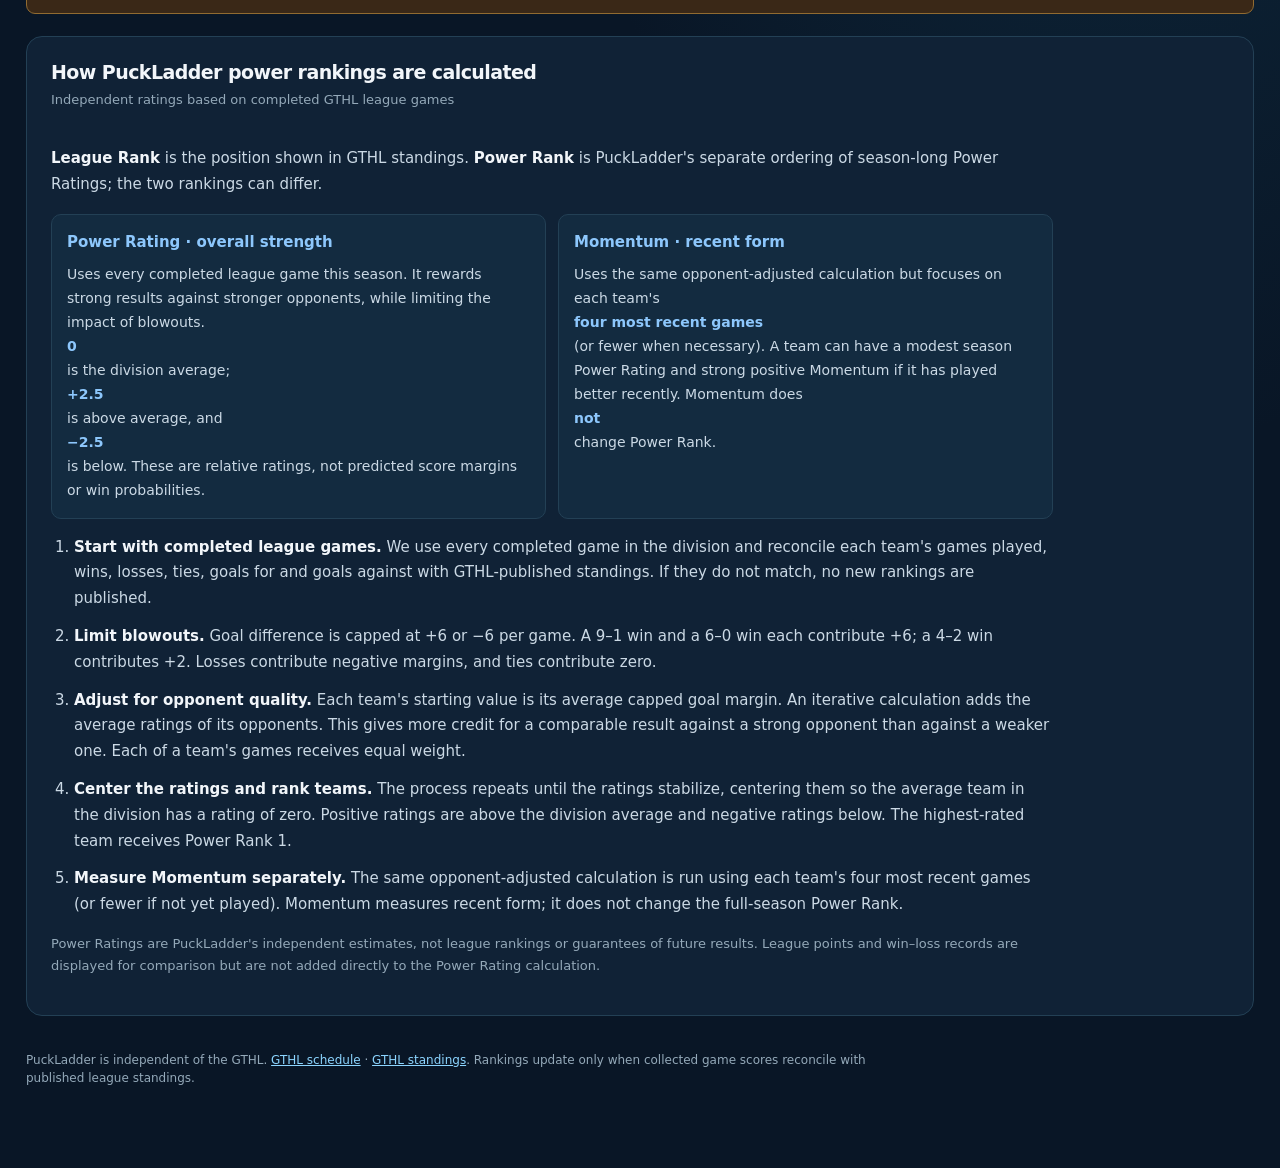
==== commit 77db4d8a: "Move verification details beneath rankings and remove division freshness panel" ====
--- a/index.html
+++ b/index.html
@@ -4,16 +4,11 @@
 <meta name="description" content="PuckLadder — Youth Hockey Power Rankings. See where your team stands with opponent-adjusted power rankings and GTHL-published league standings."/>
 <style>
 :root{color-scheme:dark;--bg:#091626;--panel:#11273c;--muted:#94a9b9;--line:#234055;--fg:#f2f6fa;--accent:#71e8c1;--blue:#8dc7fc}*{box-sizing:border-box}body{margin:0;background:radial-gradient(ellipse at 88% -15%,#164761 0,transparent 55%),var(--bg);font:15px/1.55 system-ui,-apple-system,Segoe UI,sans-serif;color:var(--fg)}.wrap{max-width:1480px;margin:0 auto;padding:24px 26px 80px}nav{display:flex;align-items:center;justify-content:space-between;padding-bottom:24px;border-bottom:1px solid var(--line)}.brand{font-size:22px;font-weight:850;letter-spacing:-.04em}.brand span{color:var(--accent)}.navsmall{color:var(--muted);font-size:12px}.hero{padding:54px 0 27px}.kicker{text-transform:uppercase;letter-spacing:.18em;color:var(--accent);font-weight:750;font-size:11px}h1{font-size:clamp(34px,6vw,56px);letter-spacing:-.055em;line-height:1.08;margin:13px 0 14px}h1 em{font-style:normal;color:var(--blue)}.subtitle{max-width:720px;color:var(--muted)}.metrics{display:grid;grid-template-columns:repeat(4,1fr);gap:12px;margin:20px 0}.metric{border:1px solid var(--line);background:rgba(17,39,60,.8);padding:22px;border-radius:14px}.metric strong{display:block;font-size:27px;letter-spacing:-.04em}.metric small{display:block;color:var(--muted)}.status{padding:14px 17px;border:1px solid #376c5f;background:#102d2e;border-radius:9px;color:#b7f3df;font-size:13px;margin-bottom:22px}.status.warn{border-color:#916b31;background:#3a2817;color:#f9dda5}.panel{border:1px solid var(--line);background:#102236;border-radius:16px;overflow:hidden;margin:18px 0}.panelHead{padding:21px 24px;display:flex;align-items:center;justify-content:space-between;gap:16px;flex-wrap:wrap}.panelHead h2{font-size:19px;letter-spacing:-.03em;margin:0}.panelHead p{color:var(--muted);font-size:13px;margin:3px 0 0}.sortHeader{appearance:none;border:0;background:transparent;color:inherit;font:inherit;letter-spacing:inherit;text-transform:inherit;font-weight:inherit;cursor:pointer;display:inline-flex;align-items:center;gap:6px;text-align:left;padding:0;white-space:nowrap}.sortHeader:hover,.sortHeader:focus-visible{color:#fff;text-decoration:underline;text-underline-offset:3px}.sortHeader:focus-visible{outline:2px solid var(--blue);outline-offset:4px;border-radius:3px}.sortArrow{min-width:12px;font-size:11px;color:var(--accent)}table{width:100%;border-collapse:collapse;font-size:13px}thead{background:#172f45}th{text-align:left;font-weight:550;font-size:11px;text-transform:uppercase;letter-spacing:.08em;color:#9eb7c6;padding:13px 16px}td{padding:13px 16px;border-top:1px solid var(--line)}tr:hover td{background:#193247}.rank{font-size:18px;color:#fff;font-weight:750}.team{font-weight:700}.positive{color:#80edbe}.negative{color:#f0ad9d}.muted{color:var(--muted)}.tableScroll{overflow-x:auto}.label{font-size:10px;background:#22435c;border-radius:100px;padding:4px 9px;color:#bbd8e8}.footer{color:var(--muted);font-size:12px;max-width:850px;margin-top:35px}a{color:#8cd5ff}.loading{padding:30px;color:var(--muted)}.combinedTable{min-width:1150px}.combinedTable th,.combinedTable td{padding:12px 10px;white-space:nowrap}.combinedTable .teamCell{min-width:190px;white-space:normal}.combinedTable .leagueHeading{color:var(--accent)}.combinedTable .powerHeading{color:var(--blue)}.combinedTable .rank{font-size:16px}.teamLink{color:var(--fg);text-decoration:none;border-bottom:1px solid #4f8eae}.teamLink:hover,.teamLink:focus-visible{color:var(--accent);border-color:var(--accent)}.helpText{color:var(--muted);font-size:12px;margin:10px 24px 18px}.divisionToolbar{display:flex;align-items:center;gap:12px;flex-wrap:wrap;margin:18px 0 4px}.divisionToolbar label{font-size:14px;font-weight:700}.divisionToolbar select{padding:10px 14px;background:#102236;border:1px solid #416a81;color:var(--fg);border-radius:8px;min-width:180px;font:inherit}.divisionToolbar select:focus-visible{outline:2px solid var(--accent);outline-offset:2px}.tagline{font-size:18px;font-weight:700;color:var(--fg);margin:14px 0 8px}.intro{max-width:720px;color:var(--muted);margin:0}.record{white-space:nowrap}.methodContent{padding:0 24px 24px;max-width:1050px;color:#cbd9e5;line-height:1.72}.methodContent ol{padding-left:23px}.methodContent li{margin:12px 0}.methodContent strong{color:var(--fg)}.methodContent .note{color:var(--muted);font-size:13px}@media(max-width:750px){.wrap{padding:19px 13px 44px}.metrics{grid-template-columns:repeat(2,1fr)}.hero{padding:28px 0 17px}.metric{padding:15px}.panelHead{padding:16px}.hideMobile{display:none}td,th{padding:12px 9px}table{font-size:12px}}
-.freshnessSummary{margin:0 0 12px;color:var(--muted);font-size:13px}.freshnessSummary strong{color:var(--fg)}.freshnessGrid{display:grid;grid-template-columns:repeat(5,minmax(0,1fr));gap:10px;padding:0 24px 24px}.freshnessItem{display:block;color:var(--fg);text-decoration:none;border:1px solid var(--line);background:#132b40;border-radius:10px;padding:12px;min-width:0}.freshnessItem:hover,.freshnessItem:focus-visible{border-color:var(--accent);outline-offset:2px}.freshnessItem[aria-current="page"]{border-color:var(--accent);background:#163d44}.freshnessItem strong,.freshnessItem small,.freshnessItem span{display:block}.freshnessItem strong{font-size:13px}.freshnessItem small{color:var(--muted);font-size:11px;margin-top:4px}.freshnessItem .staleText{color:#f9dda5}.freshnessUnavailable{color:#f9dda5}.methodQuick{display:grid;grid-template-columns:repeat(2,minmax(0,1fr));gap:12px;margin:16px 0}.methodQuick > div{background:#132b40;border:1px solid var(--line);border-radius:10px;padding:15px}.methodQuick strong{display:block;color:var(--blue)}.methodQuick p{margin:6px 0 0;font-size:14px}@media(max-width:1000px){.freshnessGrid{grid-template-columns:repeat(3,minmax(0,1fr))}}@media(max-width:650px){.freshnessGrid{grid-template-columns:repeat(2,minmax(0,1fr));padding:0 16px 16px}.methodQuick{grid-template-columns:1fr}}</style></head><body><main class="wrap">
+.freshnessSummary{margin:12px 0;color:var(--muted);font-size:13px}
+.methodQuick{display:grid;grid-template-columns:repeat(2,minmax(0,1fr));gap:12px;margin:16px 0}.methodQuick > div{background:#132b40;border:1px solid var(--line);border-radius:10px;padding:15px}.methodQuick strong{display:block;color:var(--blue)}.methodQuick p{margin:6px 0 0;font-size:14px}@media(max-width:650px){.methodQuick{grid-template-columns:1fr}}</style></head><body><main class="wrap">
 <nav><div class="brand">Puck<span>Ladder</span></div><div class="navsmall">Independent youth hockey analytics</div></nav>
 <header class="hero"><div class="kicker">GTHL · 2026–27 season</div><h1><span id="ageLabel">U10</span> <span id="divisionLabel">A East</span> <em>Power Rankings</em></h1><p class="tagline">Youth Hockey Power Rankings - See where your team stands</p><p class="intro">Opponent-adjusted power ratings and verified league standings in one place. Select a team to see its full season results.</p><div class="divisionToolbar"><label for="ageSelect">Age group</label><select id="ageSelect" aria-label="Choose age group"><option value="U10">U10</option><option value="U11">U11</option><option value="U12">U12</option><option value="U13">U13</option><option value="U14">U14</option><option value="U15">U15</option><option value="U16">U16</option><option value="U17">U17</option><option value="U18">U18</option></select><label for="divisionSelect">Division</label><select id="divisionSelect" aria-label="Choose division"><option value="a-east">A East</option><option value="a-west">A West</option><option value="aa-east">AA East</option><option value="aa-west">AA West</option><option value="aaa">AAA</option></select></div></header>
 <div class="metrics"><div class="metric"><strong id="teams">—</strong><small>Teams</small></div><div class="metric"><strong id="games">—</strong><small>Completed games</small></div><div class="metric"><strong id="newGames">—</strong><small>New results in last update</small></div><div class="metric"><strong id="updated">—</strong><small>Games checked through (Toronto)</small></div></div>
-<p id="lastUpdated" class="freshnessSummary" aria-live="polite">Last verified update: checking…</p>
-<div id="status" class="status warn">Loading verified snapshot...</div>
-<section class="panel" aria-labelledby="freshnessTitle">
-<div class="panelHead"><div><h2 id="freshnessTitle">Last updated — every division</h2><p>Verified collection time in Toronto · a warning appears after more than two calendar days without a verified update</p></div></div>
-<div id="freshnessGrid" class="freshnessGrid" aria-live="polite"><p class="muted">Loading division update dates…</p></div>
-</section>
 <section class="panel">
   <div class="panelHead">
     <div><h2>Power rankings &amp; GTHL league standings</h2><p>League Rank and league statistics come from GTHL standings. Power Rank, Power Rating and Momentum are independent PuckLadder calculations.</p></div>
@@ -39,6 +34,8 @@
   </div>
   <p class="helpText">Click a column heading to sort; click it again to reverse the order. Click a team name for its completed games. On smaller screens, swipe horizontally to see all columns.</p>
 </section>
+<p id="lastUpdated" class="freshnessSummary" aria-live="polite">Last verified update: checking…</p>
+<div id="status" class="status warn">Loading verified snapshot...</div>
 <section class="panel" aria-labelledby="methodTitle">
 <div class="panelHead"><div><h2 id="methodTitle">How PuckLadder power rankings are calculated</h2><p>Independent ratings based on completed GTHL league games</p></div></div>
 <div class="methodContent">
@@ -122,41 +119,17 @@
   return new Intl.DateTimeFormat('en-CA',{timeZone:'America/Toronto',year:'numeric',month:'short',day:'numeric',hour:'numeric',minute:'2-digit',timeZoneName:'short'}).format(d);
 }
 async function loadFreshness(){
-  const grid=$('freshnessGrid');
   try{
     const response=await fetch('./data/freshness.json',{cache:'no-store'});
     if(!response.ok)throw new Error('HTTP '+response.status);
     const manifest=await response.json();
     if(manifest.season!=='2026–27'||!manifest.divisions||typeof manifest.divisions!=='object')
       throw new Error('Invalid division update data');
-    grid.replaceChildren();
-    for(const [slug,spec] of Object.entries(DIVISIONS)){
-      const entry=manifest.divisions[slug];
-      const days=entry?torontoDayAge(entry.as_of_toronto):null;
-      const stale=!entry||days===null||days>2;
-      const card=document.createElement('a');
-      card.className='freshnessItem';
-      card.href='./index.html'+(slug==='u10-a-east'?'':'?division='+encodeURIComponent(slug));
-      if(slug===division)card.setAttribute('aria-current','page');
-      const heading=document.createElement('strong');heading.textContent=spec.age+' '+spec.name;
-      const date=document.createElement('span');
-      date.textContent=entry?torontoUpdateLabel(entry.collected_at_utc):'Update unavailable';
-      const through=document.createElement('small');
-      through.textContent=entry?'Games checked through '+entry.as_of_toronto:'No verified update in status feed';
-      const flag=document.createElement('small');
-      flag.textContent=stale?'⚠ '+(entry&&days!==null?'Stale — '+days+' days old':'Freshness unverified'):'Current';
-      flag.className=stale?'staleText':'';
-      card.append(heading,date,through,flag);grid.appendChild(card);
-    }
     const selectedEntry=manifest.divisions[division];
     $('lastUpdated').textContent=selectedEntry
       ?'Last verified update for '+selected.age+' '+selected.name+': '+torontoUpdateLabel(selectedEntry.collected_at_utc)
       :'Last verified update for this division: unavailable';
   }catch(error){
-    grid.replaceChildren();
-    const message=document.createElement('p');message.className='freshnessUnavailable';
-    message.textContent='Division update times cannot be checked right now. Open an individual division to see its games-through date.';
-    grid.appendChild(message);
     $('lastUpdated').textContent='Last verified collection time unavailable; see games-through date below.';
   }
 }
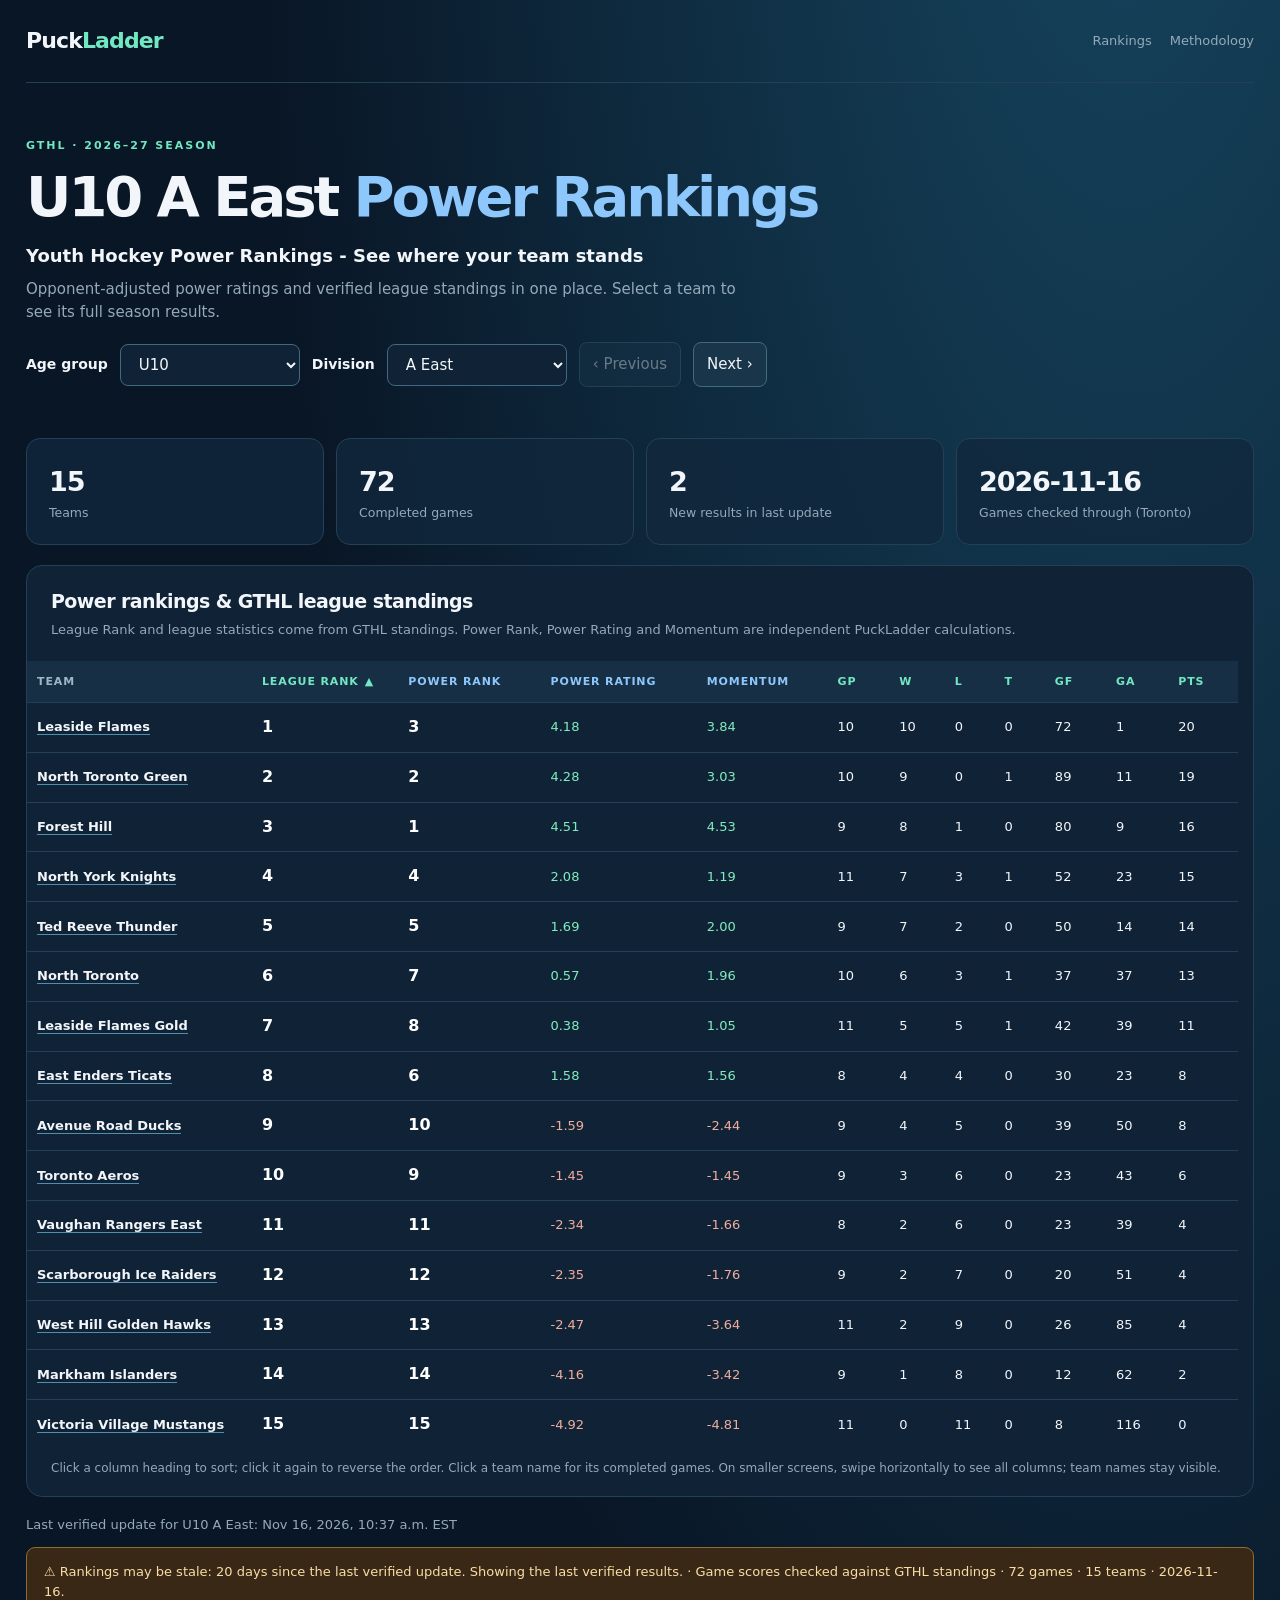
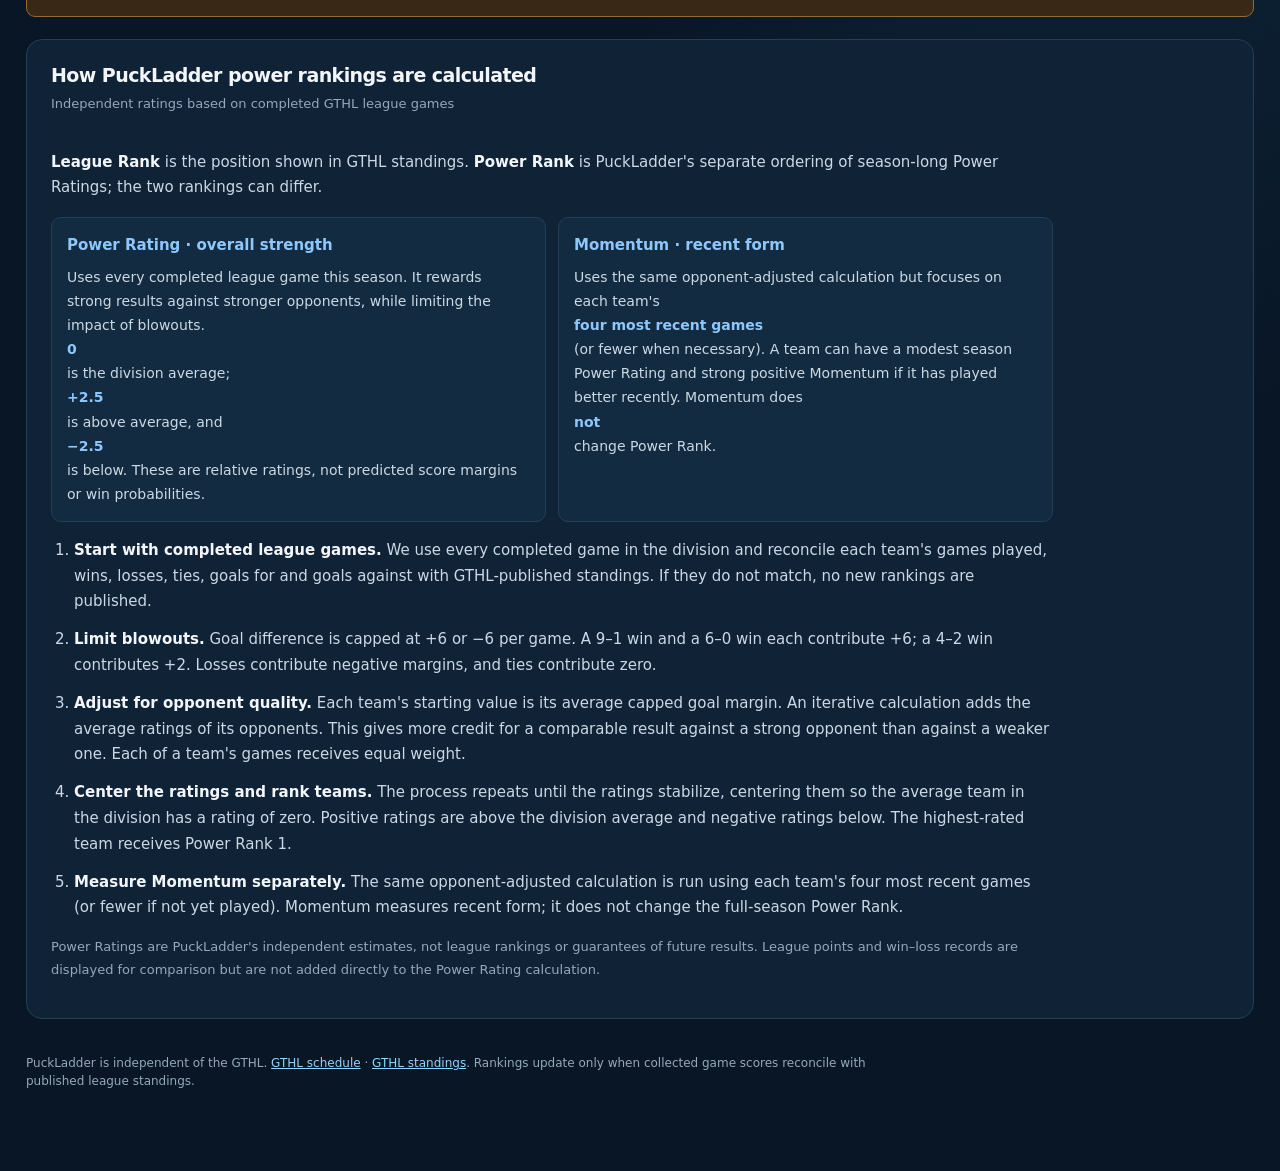
==== commit f3f35094: "Mirror authoritative responsive PuckLadder navigation and ranking UI" ====
--- a/index.html
+++ b/index.html
@@ -5,15 +5,45 @@
 <style>
 :root{color-scheme:dark;--bg:#091626;--panel:#11273c;--muted:#94a9b9;--line:#234055;--fg:#f2f6fa;--accent:#71e8c1;--blue:#8dc7fc}*{box-sizing:border-box}body{margin:0;background:radial-gradient(ellipse at 88% -15%,#164761 0,transparent 55%),var(--bg);font:15px/1.55 system-ui,-apple-system,Segoe UI,sans-serif;color:var(--fg)}.wrap{max-width:1480px;margin:0 auto;padding:24px 26px 80px}nav{display:flex;align-items:center;justify-content:space-between;padding-bottom:24px;border-bottom:1px solid var(--line)}.brand{font-size:22px;font-weight:850;letter-spacing:-.04em}.brand span{color:var(--accent)}.navsmall{color:var(--muted);font-size:12px}.hero{padding:54px 0 27px}.kicker{text-transform:uppercase;letter-spacing:.18em;color:var(--accent);font-weight:750;font-size:11px}h1{font-size:clamp(34px,6vw,56px);letter-spacing:-.055em;line-height:1.08;margin:13px 0 14px}h1 em{font-style:normal;color:var(--blue)}.subtitle{max-width:720px;color:var(--muted)}.metrics{display:grid;grid-template-columns:repeat(4,1fr);gap:12px;margin:20px 0}.metric{border:1px solid var(--line);background:rgba(17,39,60,.8);padding:22px;border-radius:14px}.metric strong{display:block;font-size:27px;letter-spacing:-.04em}.metric small{display:block;color:var(--muted)}.status{padding:14px 17px;border:1px solid #376c5f;background:#102d2e;border-radius:9px;color:#b7f3df;font-size:13px;margin-bottom:22px}.status.warn{border-color:#916b31;background:#3a2817;color:#f9dda5}.panel{border:1px solid var(--line);background:#102236;border-radius:16px;overflow:hidden;margin:18px 0}.panelHead{padding:21px 24px;display:flex;align-items:center;justify-content:space-between;gap:16px;flex-wrap:wrap}.panelHead h2{font-size:19px;letter-spacing:-.03em;margin:0}.panelHead p{color:var(--muted);font-size:13px;margin:3px 0 0}.sortHeader{appearance:none;border:0;background:transparent;color:inherit;font:inherit;letter-spacing:inherit;text-transform:inherit;font-weight:inherit;cursor:pointer;display:inline-flex;align-items:center;gap:6px;text-align:left;padding:0;white-space:nowrap}.sortHeader:hover,.sortHeader:focus-visible{color:#fff;text-decoration:underline;text-underline-offset:3px}.sortHeader:focus-visible{outline:2px solid var(--blue);outline-offset:4px;border-radius:3px}.sortArrow{min-width:12px;font-size:11px;color:var(--accent)}table{width:100%;border-collapse:collapse;font-size:13px}thead{background:#172f45}th{text-align:left;font-weight:550;font-size:11px;text-transform:uppercase;letter-spacing:.08em;color:#9eb7c6;padding:13px 16px}td{padding:13px 16px;border-top:1px solid var(--line)}tr:hover td{background:#193247}.rank{font-size:18px;color:#fff;font-weight:750}.team{font-weight:700}.positive{color:#80edbe}.negative{color:#f0ad9d}.muted{color:var(--muted)}.tableScroll{overflow-x:auto}.label{font-size:10px;background:#22435c;border-radius:100px;padding:4px 9px;color:#bbd8e8}.footer{color:var(--muted);font-size:12px;max-width:850px;margin-top:35px}a{color:#8cd5ff}.loading{padding:30px;color:var(--muted)}.combinedTable{min-width:1150px}.combinedTable th,.combinedTable td{padding:12px 10px;white-space:nowrap}.combinedTable .teamCell{min-width:190px;white-space:normal}.combinedTable .leagueHeading{color:var(--accent)}.combinedTable .powerHeading{color:var(--blue)}.combinedTable .rank{font-size:16px}.teamLink{color:var(--fg);text-decoration:none;border-bottom:1px solid #4f8eae}.teamLink:hover,.teamLink:focus-visible{color:var(--accent);border-color:var(--accent)}.helpText{color:var(--muted);font-size:12px;margin:10px 24px 18px}.divisionToolbar{display:flex;align-items:center;gap:12px;flex-wrap:wrap;margin:18px 0 4px}.divisionToolbar label{font-size:14px;font-weight:700}.divisionToolbar select{padding:10px 14px;background:#102236;border:1px solid #416a81;color:var(--fg);border-radius:8px;min-width:180px;font:inherit}.divisionToolbar select:focus-visible{outline:2px solid var(--accent);outline-offset:2px}.tagline{font-size:18px;font-weight:700;color:var(--fg);margin:14px 0 8px}.intro{max-width:720px;color:var(--muted);margin:0}.record{white-space:nowrap}.methodContent{padding:0 24px 24px;max-width:1050px;color:#cbd9e5;line-height:1.72}.methodContent ol{padding-left:23px}.methodContent li{margin:12px 0}.methodContent strong{color:var(--fg)}.methodContent .note{color:var(--muted);font-size:13px}@media(max-width:750px){.wrap{padding:19px 13px 44px}.metrics{grid-template-columns:repeat(2,1fr)}.hero{padding:28px 0 17px}.metric{padding:15px}.panelHead{padding:16px}.hideMobile{display:none}td,th{padding:12px 9px}table{font-size:12px}}
 .freshnessSummary{margin:12px 0;color:var(--muted);font-size:13px}
-.methodQuick{display:grid;grid-template-columns:repeat(2,minmax(0,1fr));gap:12px;margin:16px 0}.methodQuick > div{background:#132b40;border:1px solid var(--line);border-radius:10px;padding:15px}.methodQuick strong{display:block;color:var(--blue)}.methodQuick p{margin:6px 0 0;font-size:14px}@media(max-width:650px){.methodQuick{grid-template-columns:1fr}}</style></head><body><main class="wrap">
-<nav><div class="brand">Puck<span>Ladder</span></div><div class="navsmall">Independent youth hockey analytics</div></nav>
-<header class="hero"><div class="kicker">GTHL · 2026–27 season</div><h1><span id="ageLabel">U10</span> <span id="divisionLabel">A East</span> <em>Power Rankings</em></h1><p class="tagline">Youth Hockey Power Rankings - See where your team stands</p><p class="intro">Opponent-adjusted power ratings and verified league standings in one place. Select a team to see its full season results.</p><div class="divisionToolbar"><label for="ageSelect">Age group</label><select id="ageSelect" aria-label="Choose age group"><option value="U10">U10</option><option value="U11">U11</option><option value="U12">U12</option><option value="U13">U13</option><option value="U14">U14</option><option value="U15">U15</option><option value="U16">U16</option><option value="U17">U17</option><option value="U18">U18</option></select><label for="divisionSelect">Division</label><select id="divisionSelect" aria-label="Choose division"><option value="a-east">A East</option><option value="a-west">A West</option><option value="aa-east">AA East</option><option value="aa-west">AA West</option><option value="aaa">AAA</option></select></div></header>
+.methodQuick{display:grid;grid-template-columns:repeat(2,minmax(0,1fr));gap:12px;margin:16px 0}.methodQuick > div{background:#132b40;border:1px solid var(--line);border-radius:10px;padding:15px}.methodQuick strong{display:block;color:var(--blue)}.methodQuick p{margin:6px 0 0;font-size:14px}@media(max-width:650px){.methodQuick{grid-template-columns:1fr}}
+/* Responsive navigation and accessible, horizontally scrollable rankings */
+html{scroll-behavior:smooth}
+.skipLink{position:absolute;top:-100px;left:12px;z-index:20;background:var(--accent);color:#091626;padding:10px 16px;border-radius:8px}
+.skipLink:focus{top:8px}
+.navLinks{display:flex;gap:18px;align-items:center}
+.navLinks a{color:var(--muted);font-size:13px;text-decoration:none}
+.navLinks a:hover,.navLinks a:focus-visible{color:var(--accent);text-decoration:underline}
+.divisionStep{font:inherit;background:#18354a;color:var(--fg);border:1px solid #416a81;border-radius:8px;padding:10px 13px;min-height:44px;cursor:pointer}
+.divisionStep:hover:not(:disabled){border-color:var(--accent)}
+.divisionStep:disabled{opacity:.4;cursor:not-allowed}
+.tableScroll{overscroll-behavior-x:contain;scrollbar-gutter:stable}
+.combinedTable th:first-child,.combinedTable td:first-child{position:sticky;left:0;z-index:2;background:#102236;box-shadow:2px 0 0 var(--line)}
+.combinedTable thead th:first-child{background:#172f45;z-index:3}
+.combinedTable tbody tr:hover td:first-child{background:#193247}
+@media(max-width:750px){
+  .navLinks{gap:12px}
+  .hero{padding-top:24px}
+  .combinedTable{min-width:1010px}
+  .combinedTable .teamCell{min-width:165px;max-width:185px}
+  .combinedTable th,.combinedTable td{padding:12px 9px}
+  .divisionToolbar{gap:8px}
+  .divisionToolbar label{width:100%;margin-top:6px}
+  .divisionToolbar select{min-height:44px;flex:1;min-width:0}
+  .divisionStep{flex:1}
+  .panelHead h2{font-size:17px}
+}
+@media(max-width:400px){.navLinks{gap:8px}.navLinks a{font-size:12px}.brand{font-size:20px}}
+@media(prefers-reduced-motion:reduce){html{scroll-behavior:auto}}
+</style></head><body><main class="wrap">
+<a class="skipLink" href="#rankings">Skip to rankings</a>
+<nav><div class="brand">Puck<span>Ladder</span></div><div class="navLinks"><a href="#rankings">Rankings</a><a href="#methodTitle">Methodology</a></div></nav>
+<header class="hero"><div class="kicker">GTHL · 2026–27 season</div><h1><span id="ageLabel">U10</span> <span id="divisionLabel">A East</span> <em>Power Rankings</em></h1><p class="tagline">Youth Hockey Power Rankings - See where your team stands</p><p class="intro">Opponent-adjusted power ratings and verified league standings in one place. Select a team to see its full season results.</p><div class="divisionToolbar"><label for="ageSelect">Age group</label><select id="ageSelect" aria-label="Choose age group"><option value="U10">U10</option><option value="U11">U11</option><option value="U12">U12</option><option value="U13">U13</option><option value="U14">U14</option><option value="U15">U15</option><option value="U16">U16</option><option value="U17">U17</option><option value="U18">U18</option></select><label for="divisionSelect">Division</label><select id="divisionSelect" aria-label="Choose division"><option value="a-east">A East</option><option value="a-west">A West</option><option value="aa-east">AA East</option><option value="aa-west">AA West</option><option value="aaa">AAA</option></select><button id="prevDivision" type="button" class="divisionStep" aria-label="Previous division">‹ Previous</button><button id="nextDivision" type="button" class="divisionStep" aria-label="Next division">Next ›</button></div></header>
 <div class="metrics"><div class="metric"><strong id="teams">—</strong><small>Teams</small></div><div class="metric"><strong id="games">—</strong><small>Completed games</small></div><div class="metric"><strong id="newGames">—</strong><small>New results in last update</small></div><div class="metric"><strong id="updated">—</strong><small>Games checked through (Toronto)</small></div></div>
-<section class="panel">
+<section class="panel" id="rankings">
   <div class="panelHead">
     <div><h2>Power rankings &amp; GTHL league standings</h2><p>League Rank and league statistics come from GTHL standings. Power Rank, Power Rating and Momentum are independent PuckLadder calculations.</p></div>
   </div>
-  <div class="tableScroll">
+  <div class="tableScroll" role="region" aria-label="Scrollable rankings table" tabindex="0">
     <table class="combinedTable">
       <thead><tr>
         <th><button type="button" class="sortHeader" data-sort-key="team" title="Sort by Team"><span>Team</span><span class="sortArrow" aria-hidden="true"></span></button></th>
@@ -32,7 +62,7 @@
       <tbody id="rankBody"><tr><td colspan="12" class="loading">Loading verified rankings and standings...</td></tr></tbody>
     </table>
   </div>
-  <p class="helpText">Click a column heading to sort; click it again to reverse the order. Click a team name for its completed games. On smaller screens, swipe horizontally to see all columns.</p>
+  <p class="helpText">Click a column heading to sort; click it again to reverse the order. Click a team name for its completed games. On smaller screens, swipe horizontally to see all columns; team names stay visible.</p>
 </section>
 <p id="lastUpdated" class="freshnessSummary" aria-live="polite">Last verified update: checking…</p>
 <div id="status" class="status warn">Loading verified snapshot...</div>
@@ -120,7 +150,7 @@
 }
 async function loadFreshness(){
   try{
-    const response=await fetch('./data/freshness.json',{cache:'no-store'});
+    const response=await fetch('./data/freshness.json',{cache:'no-cache'});
     if(!response.ok)throw new Error('HTTP '+response.status);
     const manifest=await response.json();
     if(manifest.season!=='2026–27'||!manifest.divisions||typeof manifest.divisions!=='object')
@@ -137,6 +167,24 @@
 const requestedDivision=new URLSearchParams(window.location.search).get('division');
 const division=Object.prototype.hasOwnProperty.call(DIVISIONS,requestedDivision)?requestedDivision:'u10-a-east';
 const selected=DIVISIONS[division];
+const divisionKeys=Object.keys(DIVISIONS);
+const divisionPosition=divisionKeys.indexOf(division);
+function setDivisionStep(id,offset){
+  const button=$(id),next=divisionKeys[divisionPosition+offset];
+  button.disabled=!next;
+  if(next){
+    const spec=DIVISIONS[next];
+    button.setAttribute('aria-label',(offset<0?'Previous':'Next')+' division: '+spec.age+' '+spec.name);
+    button.addEventListener('click',()=>{
+      const url=new URL('./index.html',window.location.href);
+      if(next!=='u10-a-east')url.searchParams.set('division',next);
+      else url.searchParams.delete('division');
+      window.location.assign(url.toString());
+    });
+  }
+}
+setDivisionStep('prevDivision',-1);
+setDivisionStep('nextDivision',1);
 document.title=selected.full+' rankings · PuckLadder';
 $('ageSelect').value=selected.age;
 function populateDivisionOptions(age,preferred){
@@ -201,7 +249,8 @@
     if(cmp!==0)return sortDirection==='asc'?cmp:-cmp;
     return lookup.get(a.team).leagueRank-lookup.get(b.team).leagueRank;
   });
-  const body=$('rankBody');body.replaceChildren();
+  const body=$('rankBody');
+  const fragment=document.createDocumentFragment();
   for(const rank of rows){
     const standing=lookup.get(rank.team);
     const row=document.createElement('tr');
@@ -218,18 +267,19 @@
     td(row,power.toFixed(2),power>=0?'positive':'negative');
     td(row,momentum.toFixed(2),momentum>=0?'positive':'negative');
     for(const key of ['gp','w','l','t','gf','ga','pts'])td(row,standing[key]);
-    body.appendChild(row);
+    fragment.appendChild(row);
   }
   if(!rows.length){
     const row=document.createElement('tr');
     const cell=td(row,'No matching teams','loading');
-    cell.colSpan=12;body.appendChild(row);
-  }
+    cell.colSpan=12;fragment.appendChild(row);
+  }
+  body.replaceChildren(fragment);
   updateHeaders();
 }
 async function init(){
   try{
-    const response=await fetch(DIVISIONS[division].path,{cache:'no-store'});
+    const response=await fetch(DIVISIONS[division].path,{cache:'no-cache'});
     if(response.status===404)throw new Error('Rankings for '+DIVISIONS[division].age+' '+DIVISIONS[division].name+' are not available yet. This division is awaiting a complete, reconciled GTHL snapshot.');
     if(!response.ok)throw new Error('HTTP '+response.status);
     snapshot=await response.json();
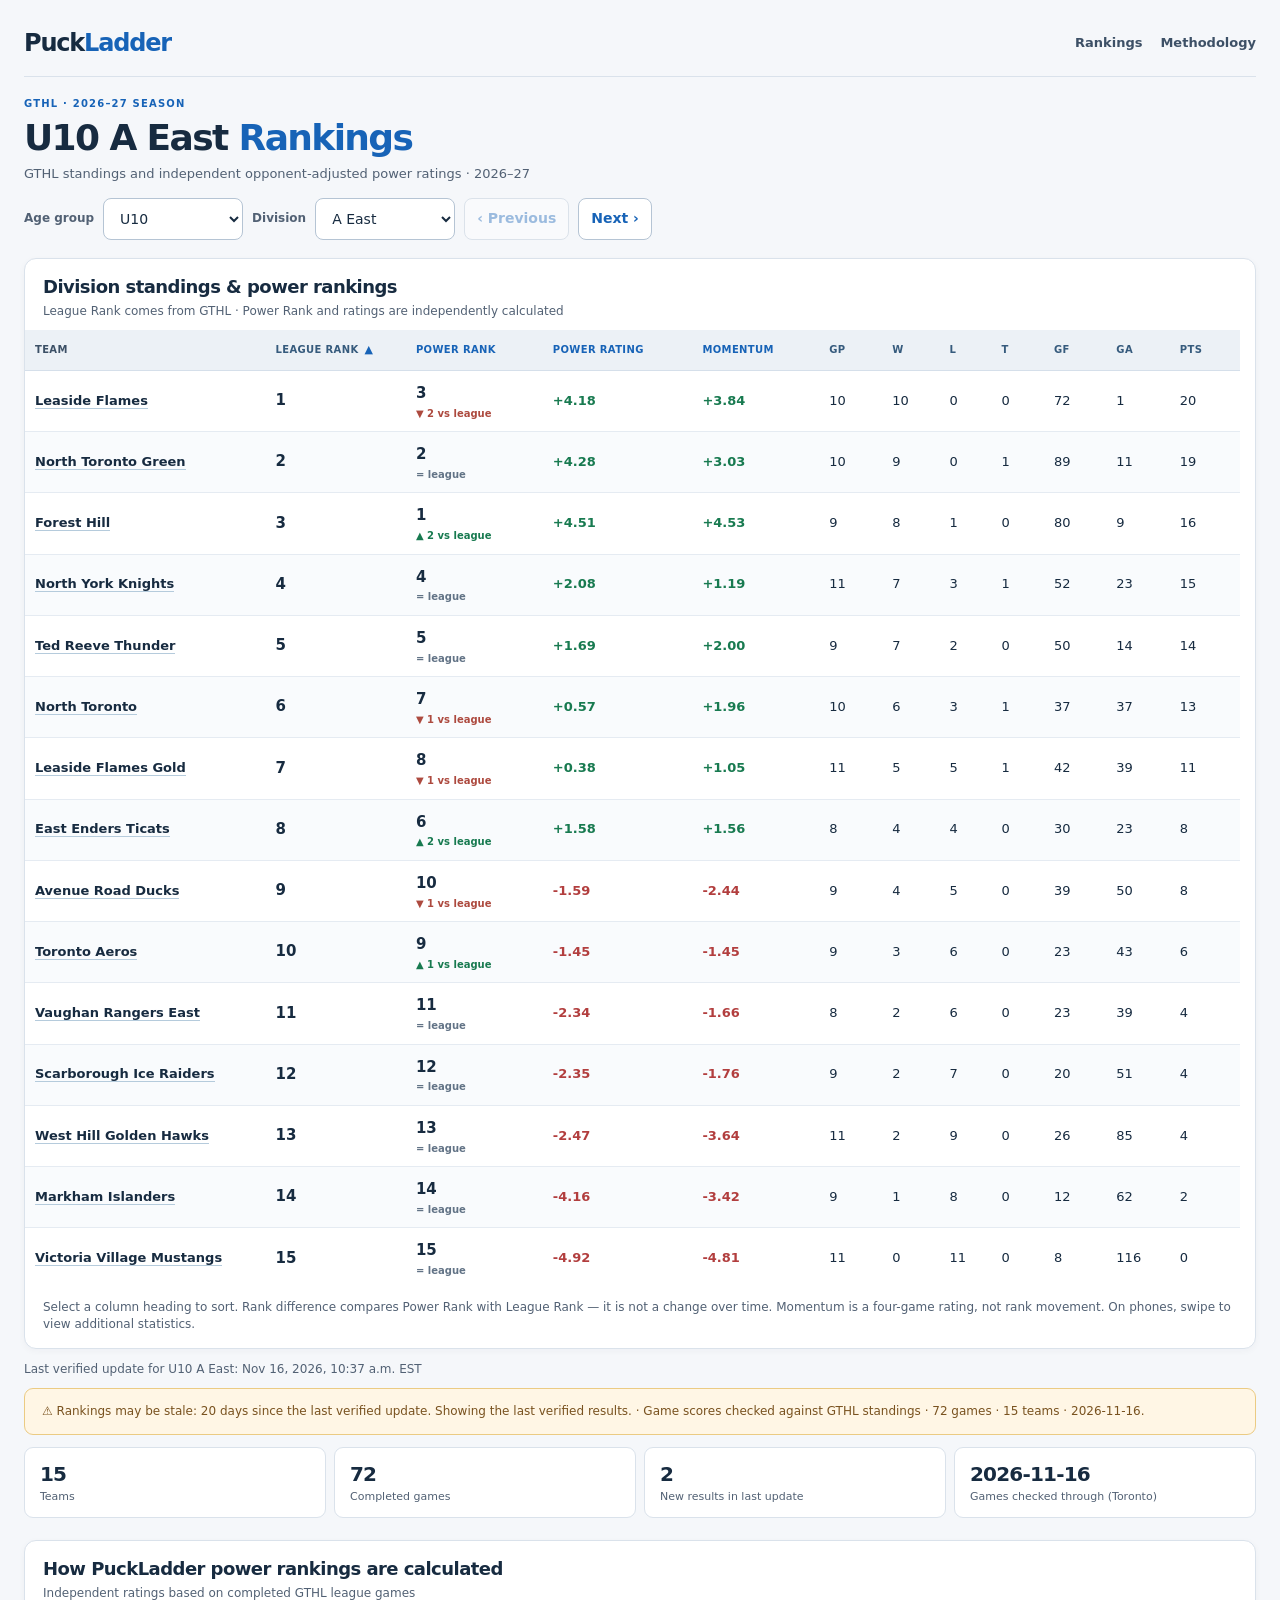
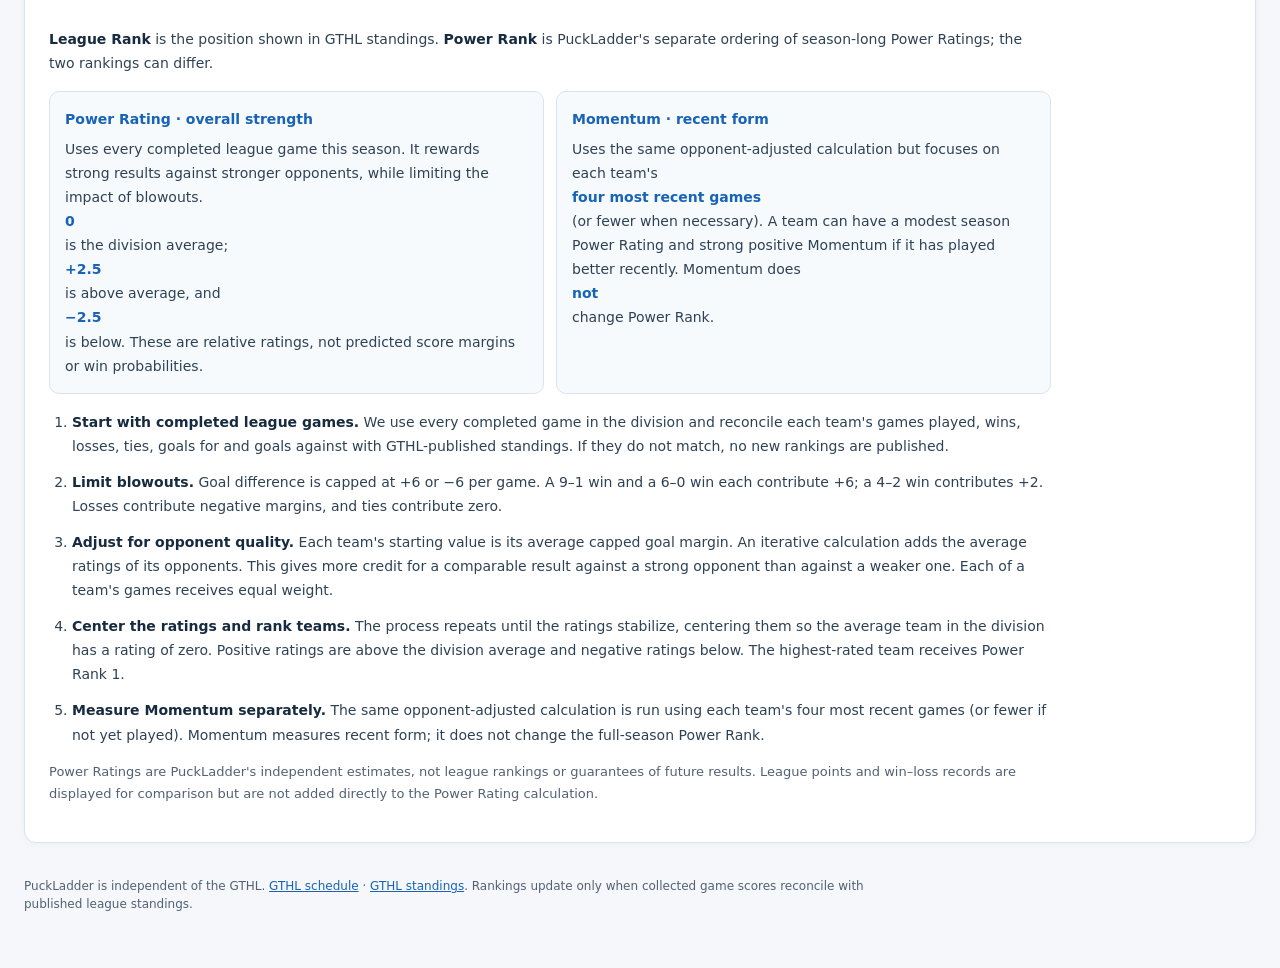
==== commit 583ef013: "Deploy Modern Scorebook rankings-first mobile design" ====
--- a/index.html
+++ b/index.html
@@ -34,14 +34,111 @@
 }
 @media(max-width:400px){.navLinks{gap:8px}.navLinks a{font-size:12px}.brand{font-size:20px}}
 @media(prefers-reduced-motion:reduce){html{scroll-behavior:auto}}
+
+/* Theme B · Modern Scorebook: compact, light, data-first, no dependencies. */
+:root{color-scheme:light;--bg:#F5F7FA;--panel:#FFFFFF;--muted:#526174;--line:#DAE2EB;--fg:#172B40;--accent:#1763B7;--blue:#1763B7}
+body{background:#F5F7FA;color:var(--fg);font:14px/1.45 system-ui,-apple-system,"Segoe UI",sans-serif}
+.wrap{max-width:1380px;padding:18px 24px 55px}
+nav{padding:8px 0 15px;border-bottom:1px solid #DAE2EB}
+.brand{color:#172B40;font-size:24px;letter-spacing:-.05em}
+.brand span{color:#1763B7}
+.navLinks a{color:#3D5066;font-weight:650}
+.navLinks a:hover,.navLinks a:focus-visible{color:#1763B7}
+.hero{padding:20px 0 4px}
+.kicker{color:#1763B7;font-size:10px;letter-spacing:.12em}
+h1{font-size:clamp(26px,3.4vw,36px);letter-spacing:-.045em;line-height:1.15;margin:6px 0}
+h1 em{color:#1763B7}
+.intro{max-width:none;color:#526174;font-size:13px}
+.divisionToolbar{margin:14px 0 2px;gap:9px}
+.divisionToolbar label{font-size:12px;color:#526174}
+.divisionToolbar select{background:#fff;color:#172B40;border:1px solid #B5C4D4;min-height:42px;min-width:140px;padding:8px 12px}
+.divisionStep{background:#fff;color:#1763B7;border:1px solid #B5C4D4;min-height:42px;padding:8px 12px;font-weight:650}
+.divisionStep:hover:not(:disabled){border-color:#1763B7;background:#EDF5FF}
+.divisionToolbar select:focus-visible,.divisionStep:focus-visible{outline:2px solid #1763B7}
+.panel{border:1px solid #DAE2EB;background:#fff;border-radius:12px;margin:12px 0;box-shadow:0 2px 7px rgba(14,40,64,.035)}
+.panelHead{padding:15px 18px 10px}
+.panelHead h2{font-size:18px;color:#172B40}
+.panelHead p{font-size:12px;color:#526174}
+thead{background:#ECF1F6}
+th{color:#3C5066;border-bottom:1px solid #D5DFEA;letter-spacing:.035em;font-size:10px;font-weight:750}
+td{color:#172B40;border-top:1px solid #E5EBF2}
+tbody tr:nth-child(even){background:#F9FBFD}
+tr:hover td{background:#EAF2FB}
+.sortHeader:hover,.sortHeader:focus-visible{color:#1763B7}
+.sortArrow{color:#1763B7}
+.combinedTable{min-width:980px;font-variant-numeric:tabular-nums}
+.combinedTable .leagueHeading{color:#365B7D}
+.combinedTable .powerHeading{color:#1763B7}
+.combinedTable .rank{color:#172B40;font-size:15px}
+.teamLink{color:#172B40;border-bottom:1px solid #B5CBDC;font-weight:700}
+.teamLink:hover,.teamLink:focus-visible{color:#1763B7;border-color:#1763B7}
+.positive{color:#187A50;font-weight:700}
+.negative{color:#B23E3E;font-weight:700}
+.rankDifference{display:block;font-size:10px;font-weight:650;line-height:1.15;margin-top:3px;white-space:nowrap}
+.rankDifference.better{color:#187A50}.rankDifference.lower{color:#AD4A3F}.rankDifference.even{color:#627386}
+.momentumCell{font-variant-numeric:tabular-nums;font-weight:750}
+.helpText{color:#526174;margin:10px 18px 15px}
+.freshnessSummary{font-size:12px;color:#526174;margin:9px 0}
+.status{background:#E9F5EF;border:1px solid #BEDDCE;color:#165939;margin:0 0 12px;font-size:12px}
+.status.warn{background:#FFF6E5;color:#79521F;border-color:#EBCB83}
+.metrics{grid-template-columns:repeat(4,minmax(0,1fr));gap:8px;margin:10px 0 22px}
+.metric{background:#fff;border:1px solid #DAE2EB;padding:12px 15px;border-radius:9px}
+.metric strong{color:#172B40;font-size:20px}
+.metric small{color:#526174;font-size:11px}
+.methodContent{color:#2E4256}
+.methodContent strong{color:#172B40}
+.methodQuick > div{background:#F7FAFD;border-color:#DAE2EB}
+.methodQuick strong{color:#1763B7}
+.footer{color:#526174}
+a{color:#1763B7}
+.skipLink{background:#1763B7;color:#fff}
+.tableScroll{scrollbar-color:#B0C2D4 #F5F7FA}
+.combinedTable th:first-child,.combinedTable td:first-child{background:#fff;box-shadow:2px 0 0 #DAE2EB}
+.combinedTable thead th:first-child{background:#ECF1F6}
+.combinedTable tbody tr:nth-child(even) td:first-child{background:#F9FBFD}
+.combinedTable tbody tr:hover td:first-child{background:#EAF2FB}
+@media(max-width:750px){
+ .wrap{padding:10px 10px 36px}.hero{padding:13px 0 2px}
+ nav{padding:8px 2px 12px}.brand{font-size:21px}
+ .divisionToolbar{display:grid;grid-template-columns:1fr 1fr;gap:6px 8px}
+ .divisionToolbar label{width:auto;margin:0;align-self:end}
+ .divisionToolbar label[for="ageSelect"]{grid-column:1;grid-row:1}
+ #ageSelect{grid-column:1;grid-row:2}
+ .divisionToolbar label[for="divisionSelect"]{grid-column:2;grid-row:1}
+ #divisionSelect{grid-column:2;grid-row:2}
+ .divisionStep{grid-row:3;min-height:40px}
+ .combinedTable{min-width:980px}
+ .combinedTable th,.combinedTable td{padding:10px 7px}
+ .combinedTable th:first-child,.combinedTable td:first-child{position:sticky;left:0;width:148px;min-width:148px;max-width:148px;z-index:3}
+ .combinedTable th:nth-child(2),.combinedTable td:nth-child(2){position:sticky;left:148px;width:65px;min-width:65px;max-width:65px;z-index:3;background:#fff;box-shadow:1px 0 0 #DAE2EB}
+ .combinedTable th:nth-child(3),.combinedTable td:nth-child(3){position:sticky;left:213px;width:84px;min-width:84px;max-width:84px;z-index:3;background:#fff;box-shadow:2px 0 0 #DAE2EB}
+ .combinedTable thead th:nth-child(2),.combinedTable thead th:nth-child(3){background:#ECF1F6;z-index:4}
+ .combinedTable tbody tr:nth-child(even) td:nth-child(-n+3){background:#F9FBFD}
+ .combinedTable tbody tr:hover td:nth-child(-n+3){background:#EAF2FB}
+ .combinedTable .teamCell{min-width:148px;max-width:148px;white-space:normal;overflow-wrap:anywhere}
+ .rankDifference{font-size:9px;white-space:normal}
+ .panelHead{padding:12px 12px 8px}
+ .panelHead h2{font-size:16px}
+ .panelHead p{font-size:11px}
+ .helpText{margin:9px 12px 12px}
+ .metrics{grid-template-columns:repeat(2,minmax(0,1fr))}
+ .metric{padding:9px 11px}
+ .metric strong{font-size:18px}
+}
+@media(max-width:365px){
+ .combinedTable th:first-child,.combinedTable td:first-child{width:125px;min-width:125px;max-width:125px}
+ .combinedTable th:nth-child(2),.combinedTable td:nth-child(2){left:125px}
+ .combinedTable th:nth-child(3),.combinedTable td:nth-child(3){left:190px}
+ .combinedTable .teamCell{min-width:125px;max-width:125px}
+}
 </style></head><body><main class="wrap">
 <a class="skipLink" href="#rankings">Skip to rankings</a>
 <nav><div class="brand">Puck<span>Ladder</span></div><div class="navLinks"><a href="#rankings">Rankings</a><a href="#methodTitle">Methodology</a></div></nav>
-<header class="hero"><div class="kicker">GTHL · 2026–27 season</div><h1><span id="ageLabel">U10</span> <span id="divisionLabel">A East</span> <em>Power Rankings</em></h1><p class="tagline">Youth Hockey Power Rankings - See where your team stands</p><p class="intro">Opponent-adjusted power ratings and verified league standings in one place. Select a team to see its full season results.</p><div class="divisionToolbar"><label for="ageSelect">Age group</label><select id="ageSelect" aria-label="Choose age group"><option value="U10">U10</option><option value="U11">U11</option><option value="U12">U12</option><option value="U13">U13</option><option value="U14">U14</option><option value="U15">U15</option><option value="U16">U16</option><option value="U17">U17</option><option value="U18">U18</option></select><label for="divisionSelect">Division</label><select id="divisionSelect" aria-label="Choose division"><option value="a-east">A East</option><option value="a-west">A West</option><option value="aa-east">AA East</option><option value="aa-west">AA West</option><option value="aaa">AAA</option></select><button id="prevDivision" type="button" class="divisionStep" aria-label="Previous division">‹ Previous</button><button id="nextDivision" type="button" class="divisionStep" aria-label="Next division">Next ›</button></div></header>
-<div class="metrics"><div class="metric"><strong id="teams">—</strong><small>Teams</small></div><div class="metric"><strong id="games">—</strong><small>Completed games</small></div><div class="metric"><strong id="newGames">—</strong><small>New results in last update</small></div><div class="metric"><strong id="updated">—</strong><small>Games checked through (Toronto)</small></div></div>
+<header class="hero"><div class="kicker">GTHL · 2026–27 season</div><h1><span id="ageLabel">U10</span> <span id="divisionLabel">A East</span> <em>Rankings</em></h1><p class="intro">GTHL standings and independent opponent-adjusted power ratings · 2026–27</p><div class="divisionToolbar"><label for="ageSelect">Age group</label><select id="ageSelect" aria-label="Choose age group"><option value="U10">U10</option><option value="U11">U11</option><option value="U12">U12</option><option value="U13">U13</option><option value="U14">U14</option><option value="U15">U15</option><option value="U16">U16</option><option value="U17">U17</option><option value="U18">U18</option></select><label for="divisionSelect">Division</label><select id="divisionSelect" aria-label="Choose division"><option value="a-east">A East</option><option value="a-west">A West</option><option value="aa-east">AA East</option><option value="aa-west">AA West</option><option value="aaa">AAA</option></select><button id="prevDivision" type="button" class="divisionStep" aria-label="Previous division">‹ Previous</button><button id="nextDivision" type="button" class="divisionStep" aria-label="Next division">Next ›</button></div></header>
+
 <section class="panel" id="rankings">
   <div class="panelHead">
-    <div><h2>Power rankings &amp; GTHL league standings</h2><p>League Rank and league statistics come from GTHL standings. Power Rank, Power Rating and Momentum are independent PuckLadder calculations.</p></div>
+    <div><h2>Division standings &amp; power rankings</h2><p>League Rank comes from GTHL · Power Rank and ratings are independently calculated</p></div>
   </div>
   <div class="tableScroll" role="region" aria-label="Scrollable rankings table" tabindex="0">
     <table class="combinedTable">
@@ -62,10 +159,11 @@
       <tbody id="rankBody"><tr><td colspan="12" class="loading">Loading verified rankings and standings...</td></tr></tbody>
     </table>
   </div>
-  <p class="helpText">Click a column heading to sort; click it again to reverse the order. Click a team name for its completed games. On smaller screens, swipe horizontally to see all columns; team names stay visible.</p>
+  <p class="helpText">Select a column heading to sort. Rank difference compares Power Rank with League Rank — it is not a change over time. Momentum is a four-game rating, not rank movement. On phones, swipe to view additional statistics.</p>
 </section>
 <p id="lastUpdated" class="freshnessSummary" aria-live="polite">Last verified update: checking…</p>
 <div id="status" class="status warn">Loading verified snapshot...</div>
+<div class="metrics"><div class="metric"><strong id="teams">—</strong><small>Teams</small></div><div class="metric"><strong id="games">—</strong><small>Completed games</small></div><div class="metric"><strong id="newGames">—</strong><small>New results in last update</small></div><div class="metric"><strong id="updated">—</strong><small>Games checked through (Toronto)</small></div></div>
 <section class="panel" aria-labelledby="methodTitle">
 <div class="panelHead"><div><h2 id="methodTitle">How PuckLadder power rankings are calculated</h2><p>Independent ratings based on completed GTHL league games</p></div></div>
 <div class="methodContent">
@@ -262,10 +360,17 @@
     link.setAttribute('aria-label','View '+rank.team+' game results');
     teamCell.appendChild(link);row.appendChild(teamCell);
     td(row,standing.leagueRank,'rank');
-    td(row,rank.rank,'rank');
+    const rankCell=td(row,rank.rank,'rank powerRankCell');
+    const delta=standing.leagueRank-Number(rank.rank);
+    const indicator=document.createElement('small');
+    indicator.className='rankDifference '+(delta>0?'better':delta<0?'lower':'even');
+    indicator.textContent=delta>0?'▲ '+delta+' vs league':delta<0?'▼ '+Math.abs(delta)+' vs league':'= league';
+    indicator.setAttribute('aria-label',delta>0?'Power Rank is '+delta+' places higher than League Rank':delta<0?'Power Rank is '+Math.abs(delta)+' places lower than League Rank':'Power Rank matches League Rank');
+    rankCell.appendChild(indicator);
     const power=Number(rank.power_rating),momentum=Number(rank.momentum_rating);
-    td(row,power.toFixed(2),power>=0?'positive':'negative');
-    td(row,momentum.toFixed(2),momentum>=0?'positive':'negative');
+    td(row,(power>0?'+':'')+power.toFixed(2),power>=0?'positive':'negative');
+    const momentumCell=td(row,(momentum>0?'+':'')+momentum.toFixed(2),'momentumCell '+(momentum>=0?'positive':'negative'));
+    momentumCell.setAttribute('aria-label','Four-game opponent-adjusted Momentum rating '+(momentum>0?'plus ':'')+momentum.toFixed(2)+'. Not a ranking change.');
     for(const key of ['gp','w','l','t','gf','ga','pts'])td(row,standing[key]);
     fragment.appendChild(row);
   }
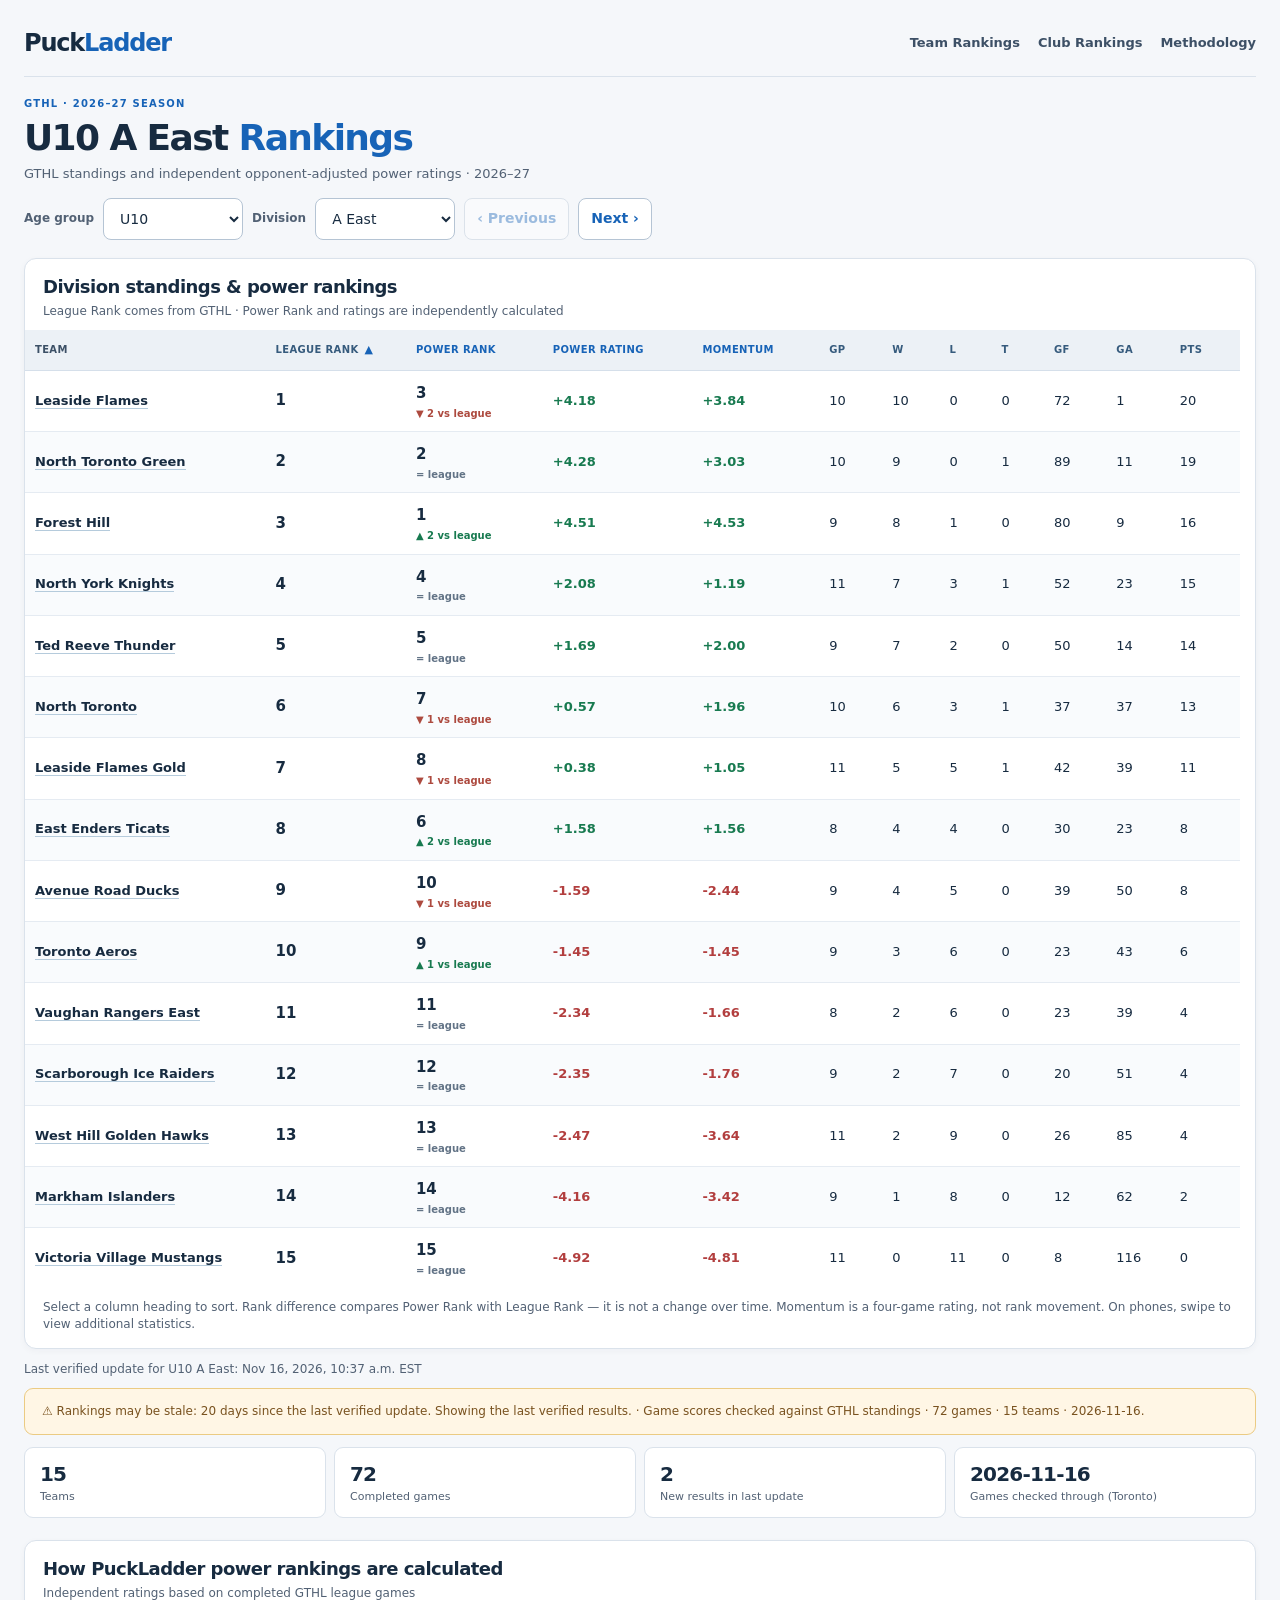
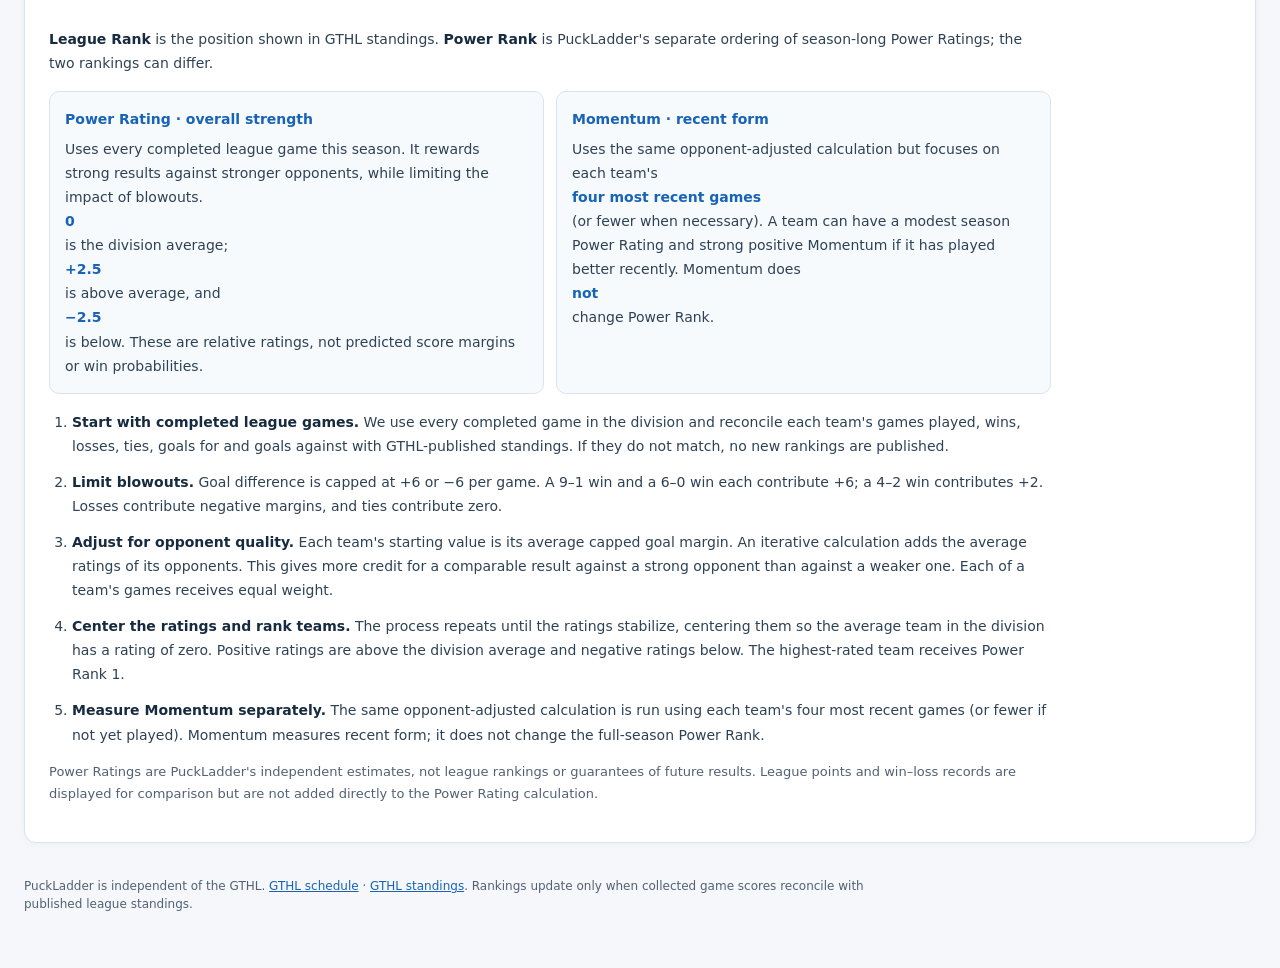
==== commit ccba6986: "Publish verified official GTHL rankings" ====
--- a/index.html
+++ b/index.html
@@ -133,7 +133,7 @@
 }
 </style></head><body><main class="wrap">
 <a class="skipLink" href="#rankings">Skip to rankings</a>
-<nav><div class="brand">Puck<span>Ladder</span></div><div class="navLinks"><a href="#rankings">Rankings</a><a href="#methodTitle">Methodology</a></div></nav>
+<nav><div class="brand">Puck<span>Ladder</span></div><div class="navLinks"><a href="#rankings">Team Rankings</a><a href="./clubs.html">Club Rankings</a><a href="#methodTitle">Methodology</a></div></nav>
 <header class="hero"><div class="kicker">GTHL · 2026–27 season</div><h1><span id="ageLabel">U10</span> <span id="divisionLabel">A East</span> <em>Rankings</em></h1><p class="intro">GTHL standings and independent opponent-adjusted power ratings · 2026–27</p><div class="divisionToolbar"><label for="ageSelect">Age group</label><select id="ageSelect" aria-label="Choose age group"><option value="U10">U10</option><option value="U11">U11</option><option value="U12">U12</option><option value="U13">U13</option><option value="U14">U14</option><option value="U15">U15</option><option value="U16">U16</option><option value="U17">U17</option><option value="U18">U18</option></select><label for="divisionSelect">Division</label><select id="divisionSelect" aria-label="Choose division"><option value="a-east">A East</option><option value="a-west">A West</option><option value="aa-east">AA East</option><option value="aa-west">AA West</option><option value="aaa">AAA</option></select><button id="prevDivision" type="button" class="divisionStep" aria-label="Previous division">‹ Previous</button><button id="nextDivision" type="button" class="divisionStep" aria-label="Next division">Next ›</button></div></header>
 
 <section class="panel" id="rankings">
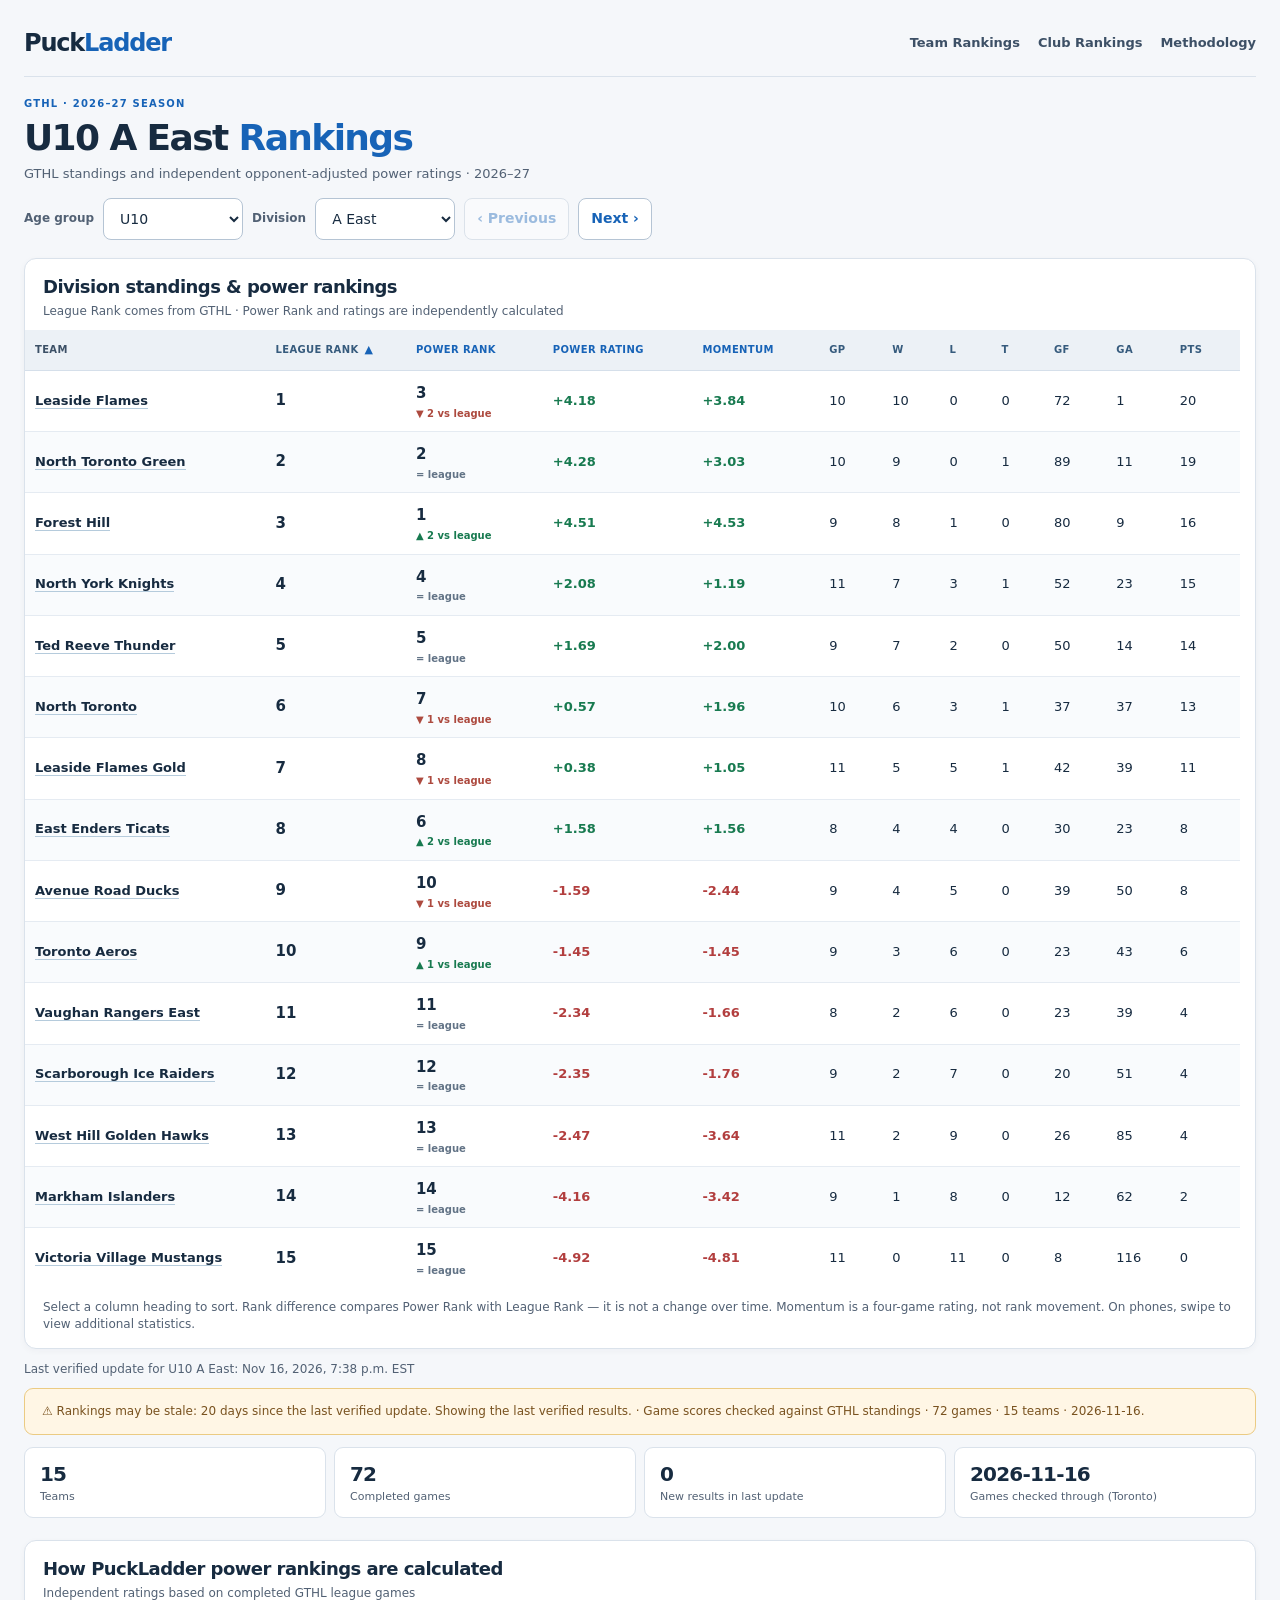
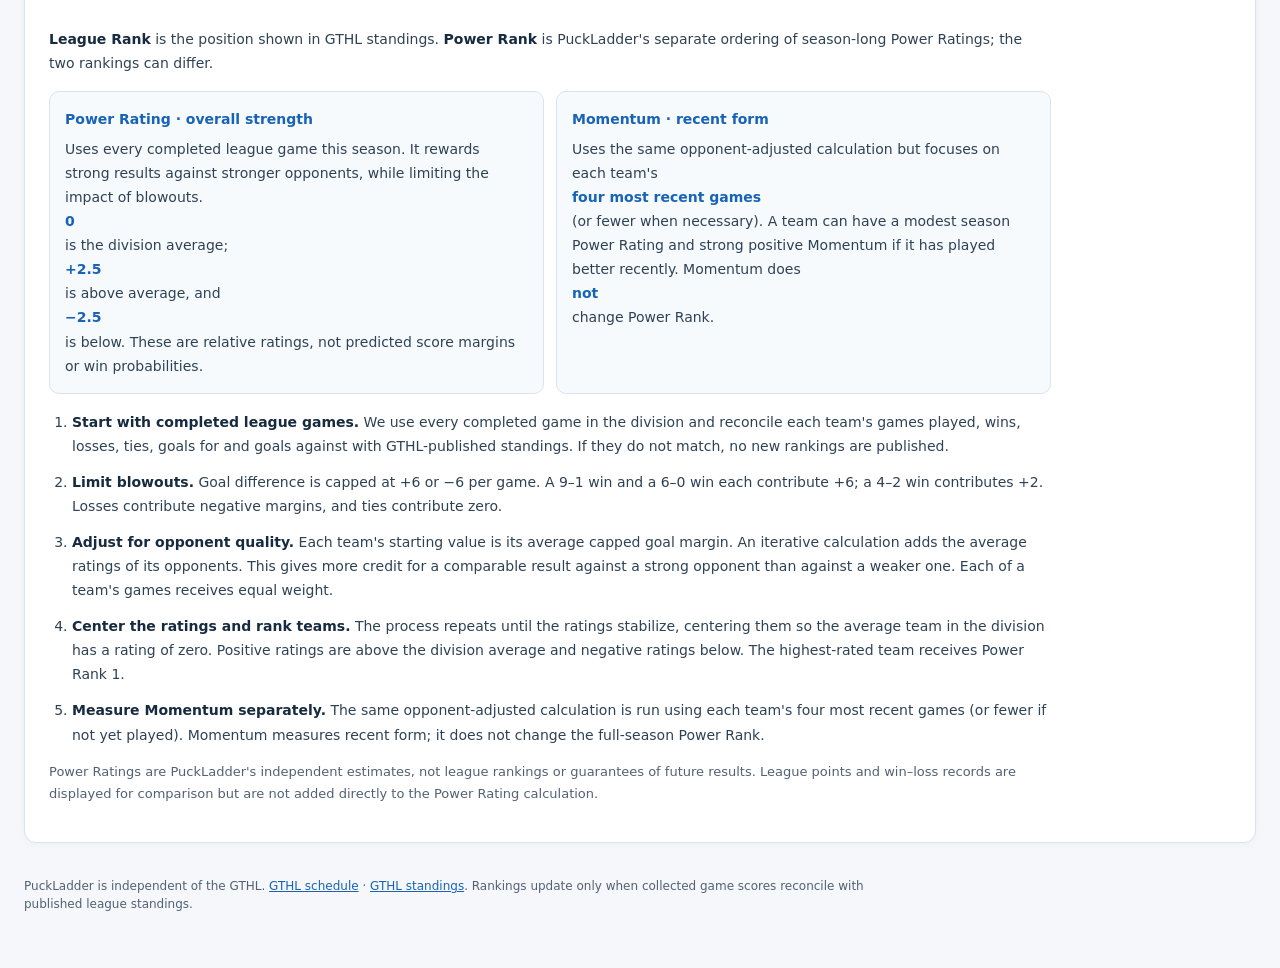
==== commit 6cf453dd: "Publish verified GTHL U18 division results" ====
--- a/index.html
+++ b/index.html
@@ -1,6 +1,7 @@
 <!doctype html>
 <html lang="en"><head><meta charset="utf-8"/><meta name="viewport" content="width=device-width,initial-scale=1"/>
 <title>PuckLadder · GTHL youth hockey power rankings</title>
+<!-- Public content is published from a sanitized, verified snapshot bundle. -->
 <meta name="description" content="PuckLadder — Youth Hockey Power Rankings. See where your team stands with opponent-adjusted power rankings and GTHL-published league standings."/>
 <style>
 :root{color-scheme:dark;--bg:#091626;--panel:#11273c;--muted:#94a9b9;--line:#234055;--fg:#f2f6fa;--accent:#71e8c1;--blue:#8dc7fc}*{box-sizing:border-box}body{margin:0;background:radial-gradient(ellipse at 88% -15%,#164761 0,transparent 55%),var(--bg);font:15px/1.55 system-ui,-apple-system,Segoe UI,sans-serif;color:var(--fg)}.wrap{max-width:1480px;margin:0 auto;padding:24px 26px 80px}nav{display:flex;align-items:center;justify-content:space-between;padding-bottom:24px;border-bottom:1px solid var(--line)}.brand{font-size:22px;font-weight:850;letter-spacing:-.04em}.brand span{color:var(--accent)}.navsmall{color:var(--muted);font-size:12px}.hero{padding:54px 0 27px}.kicker{text-transform:uppercase;letter-spacing:.18em;color:var(--accent);font-weight:750;font-size:11px}h1{font-size:clamp(34px,6vw,56px);letter-spacing:-.055em;line-height:1.08;margin:13px 0 14px}h1 em{font-style:normal;color:var(--blue)}.subtitle{max-width:720px;color:var(--muted)}.metrics{display:grid;grid-template-columns:repeat(4,1fr);gap:12px;margin:20px 0}.metric{border:1px solid var(--line);background:rgba(17,39,60,.8);padding:22px;border-radius:14px}.metric strong{display:block;font-size:27px;letter-spacing:-.04em}.metric small{display:block;color:var(--muted)}.status{padding:14px 17px;border:1px solid #376c5f;background:#102d2e;border-radius:9px;color:#b7f3df;font-size:13px;margin-bottom:22px}.status.warn{border-color:#916b31;background:#3a2817;color:#f9dda5}.panel{border:1px solid var(--line);background:#102236;border-radius:16px;overflow:hidden;margin:18px 0}.panelHead{padding:21px 24px;display:flex;align-items:center;justify-content:space-between;gap:16px;flex-wrap:wrap}.panelHead h2{font-size:19px;letter-spacing:-.03em;margin:0}.panelHead p{color:var(--muted);font-size:13px;margin:3px 0 0}.sortHeader{appearance:none;border:0;background:transparent;color:inherit;font:inherit;letter-spacing:inherit;text-transform:inherit;font-weight:inherit;cursor:pointer;display:inline-flex;align-items:center;gap:6px;text-align:left;padding:0;white-space:nowrap}.sortHeader:hover,.sortHeader:focus-visible{color:#fff;text-decoration:underline;text-underline-offset:3px}.sortHeader:focus-visible{outline:2px solid var(--blue);outline-offset:4px;border-radius:3px}.sortArrow{min-width:12px;font-size:11px;color:var(--accent)}table{width:100%;border-collapse:collapse;font-size:13px}thead{background:#172f45}th{text-align:left;font-weight:550;font-size:11px;text-transform:uppercase;letter-spacing:.08em;color:#9eb7c6;padding:13px 16px}td{padding:13px 16px;border-top:1px solid var(--line)}tr:hover td{background:#193247}.rank{font-size:18px;color:#fff;font-weight:750}.team{font-weight:700}.positive{color:#80edbe}.negative{color:#f0ad9d}.muted{color:var(--muted)}.tableScroll{overflow-x:auto}.label{font-size:10px;background:#22435c;border-radius:100px;padding:4px 9px;color:#bbd8e8}.footer{color:var(--muted);font-size:12px;max-width:850px;margin-top:35px}a{color:#8cd5ff}.loading{padding:30px;color:var(--muted)}.combinedTable{min-width:1150px}.combinedTable th,.combinedTable td{padding:12px 10px;white-space:nowrap}.combinedTable .teamCell{min-width:190px;white-space:normal}.combinedTable .leagueHeading{color:var(--accent)}.combinedTable .powerHeading{color:var(--blue)}.combinedTable .rank{font-size:16px}.teamLink{color:var(--fg);text-decoration:none;border-bottom:1px solid #4f8eae}.teamLink:hover,.teamLink:focus-visible{color:var(--accent);border-color:var(--accent)}.helpText{color:var(--muted);font-size:12px;margin:10px 24px 18px}.divisionToolbar{display:flex;align-items:center;gap:12px;flex-wrap:wrap;margin:18px 0 4px}.divisionToolbar label{font-size:14px;font-weight:700}.divisionToolbar select{padding:10px 14px;background:#102236;border:1px solid #416a81;color:var(--fg);border-radius:8px;min-width:180px;font:inherit}.divisionToolbar select:focus-visible{outline:2px solid var(--accent);outline-offset:2px}.tagline{font-size:18px;font-weight:700;color:var(--fg);margin:14px 0 8px}.intro{max-width:720px;color:var(--muted);margin:0}.record{white-space:nowrap}.methodContent{padding:0 24px 24px;max-width:1050px;color:#cbd9e5;line-height:1.72}.methodContent ol{padding-left:23px}.methodContent li{margin:12px 0}.methodContent strong{color:var(--fg)}.methodContent .note{color:var(--muted);font-size:13px}@media(max-width:750px){.wrap{padding:19px 13px 44px}.metrics{grid-template-columns:repeat(2,1fr)}.hero{padding:28px 0 17px}.metric{padding:15px}.panelHead{padding:16px}.hideMobile{display:none}td,th{padding:12px 9px}table{font-size:12px}}
